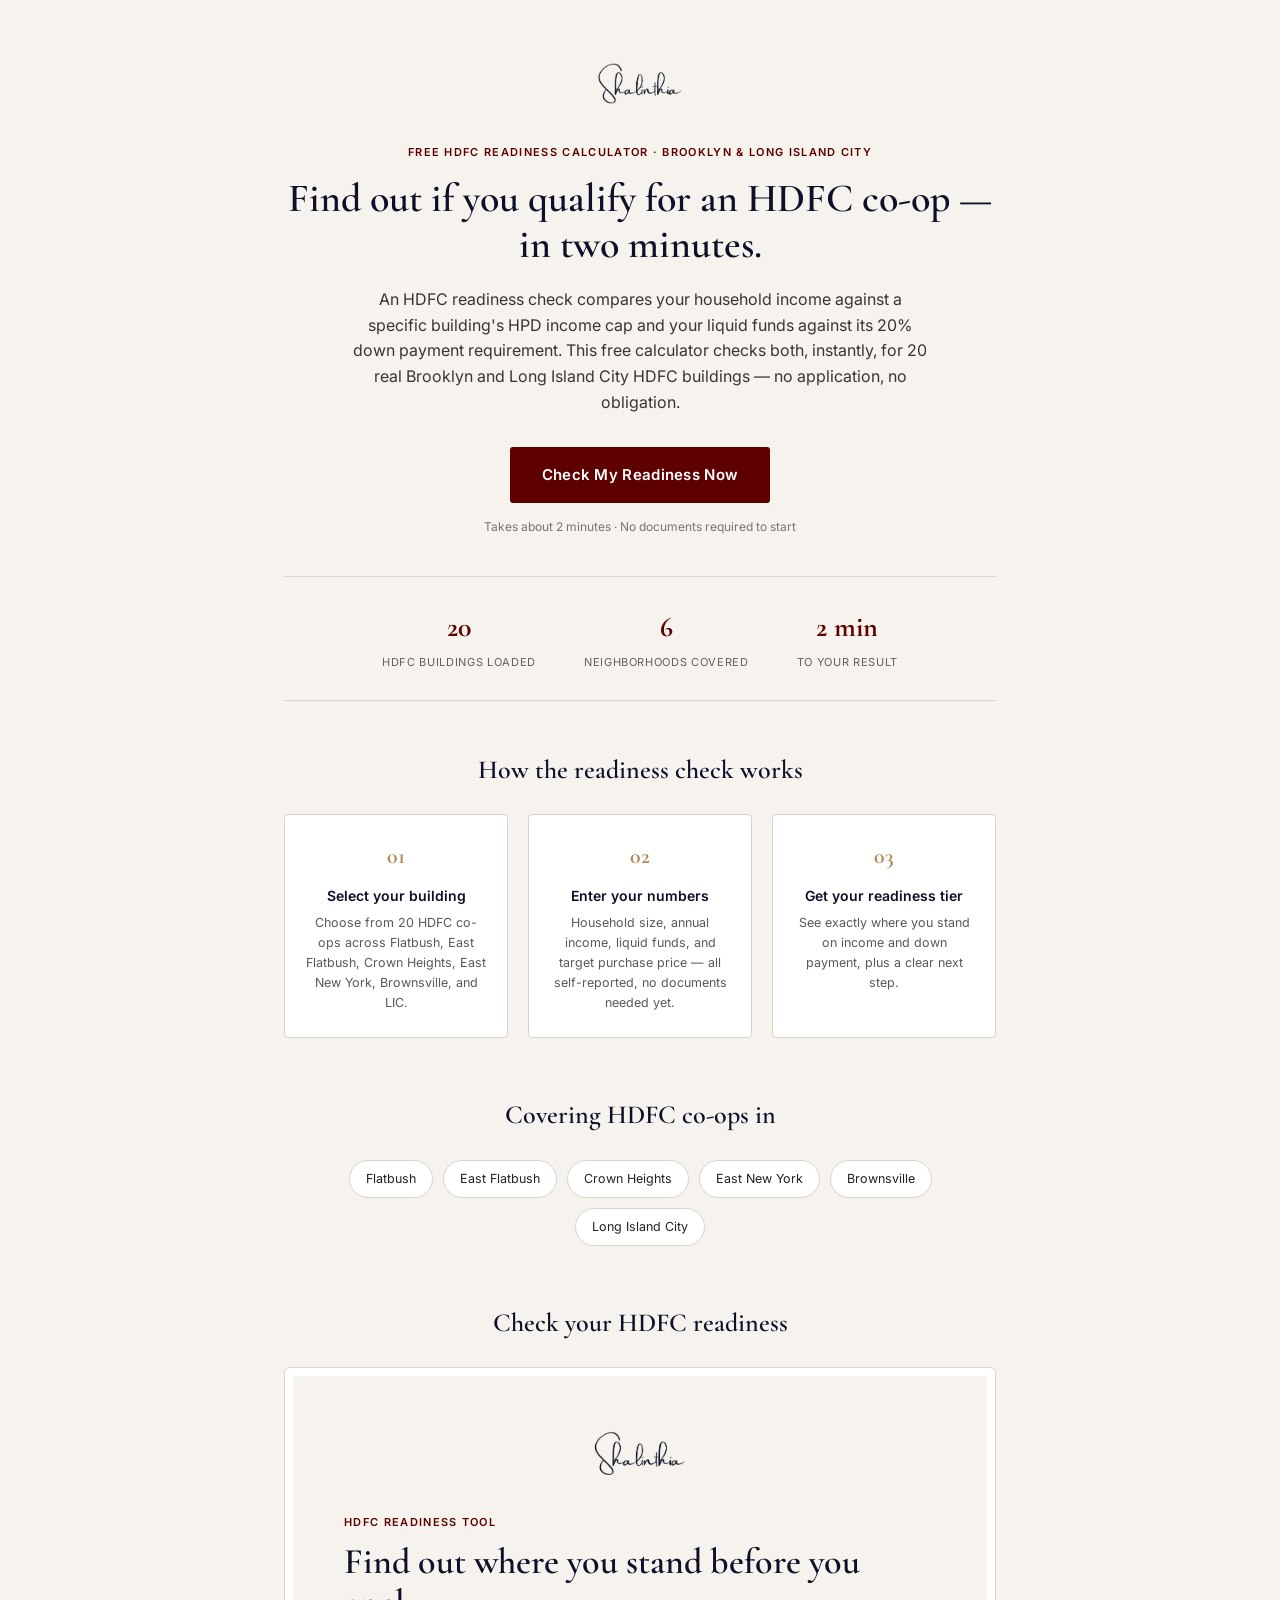
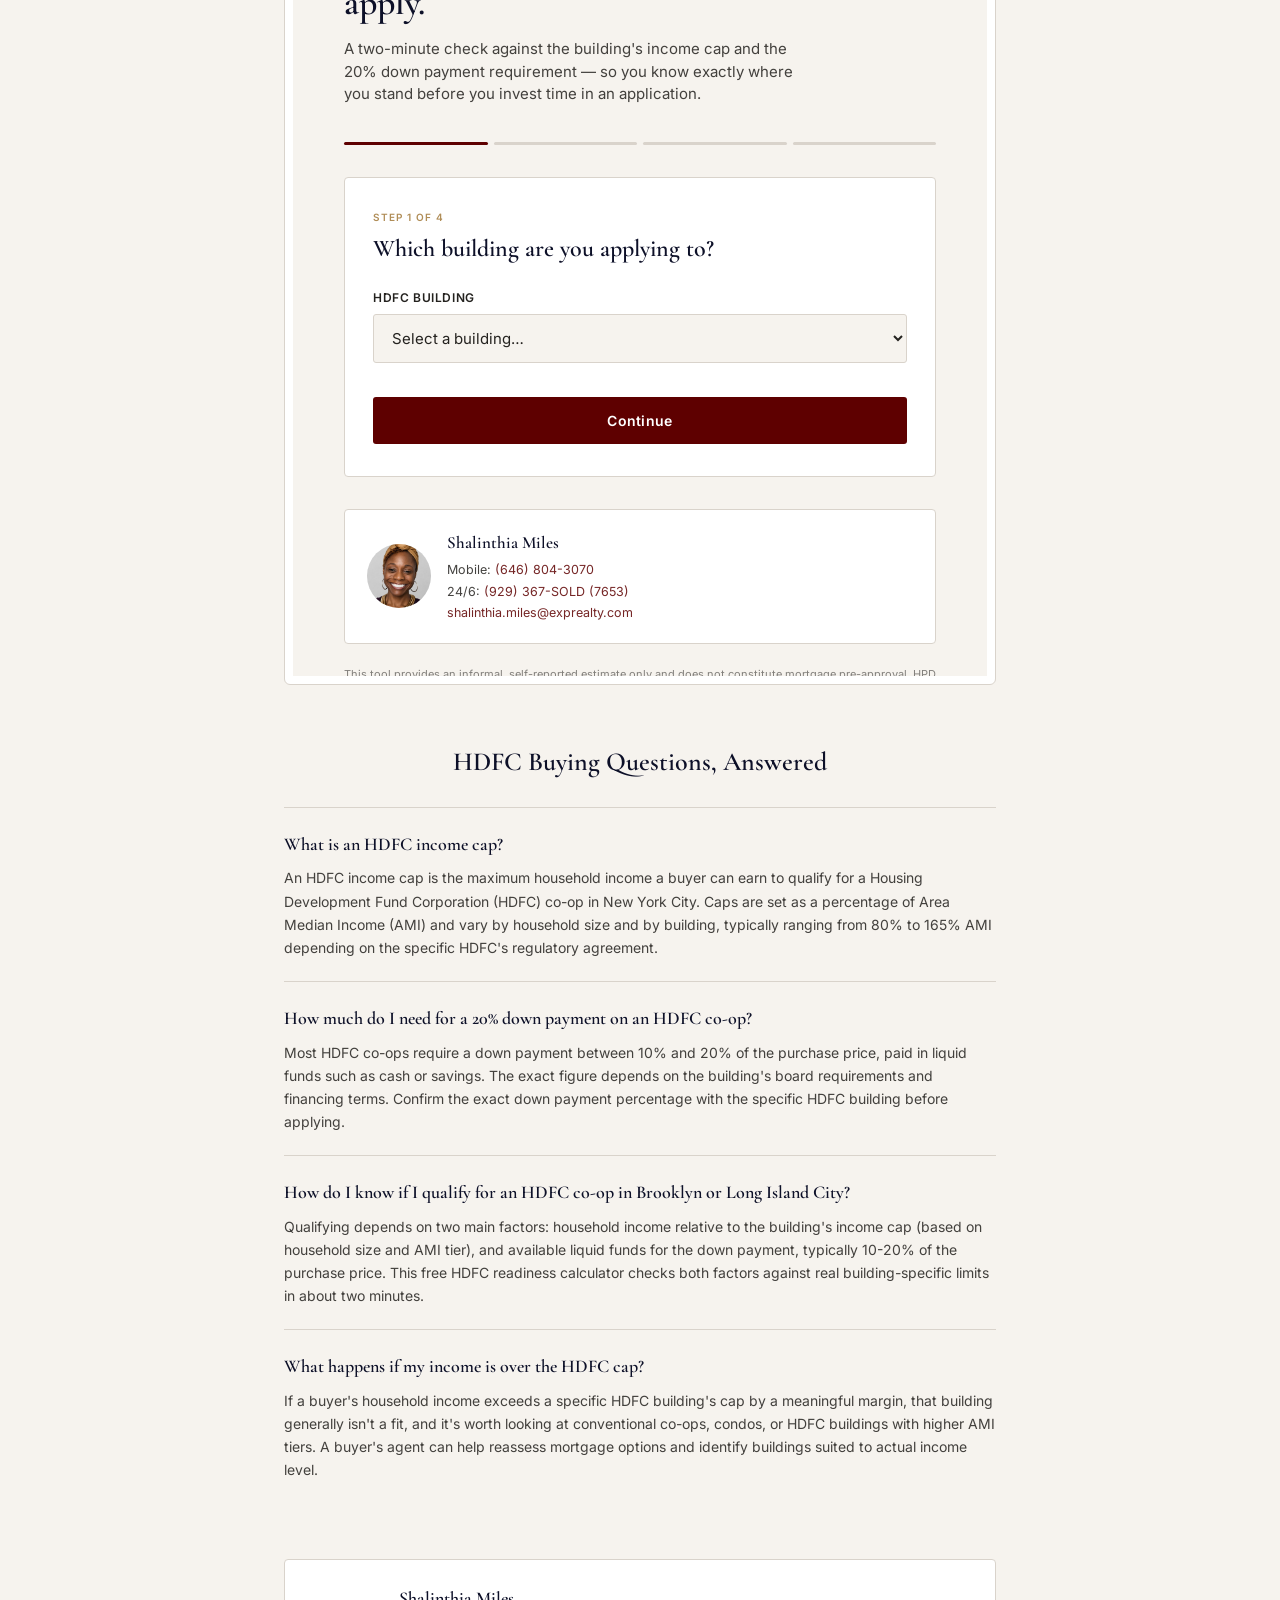
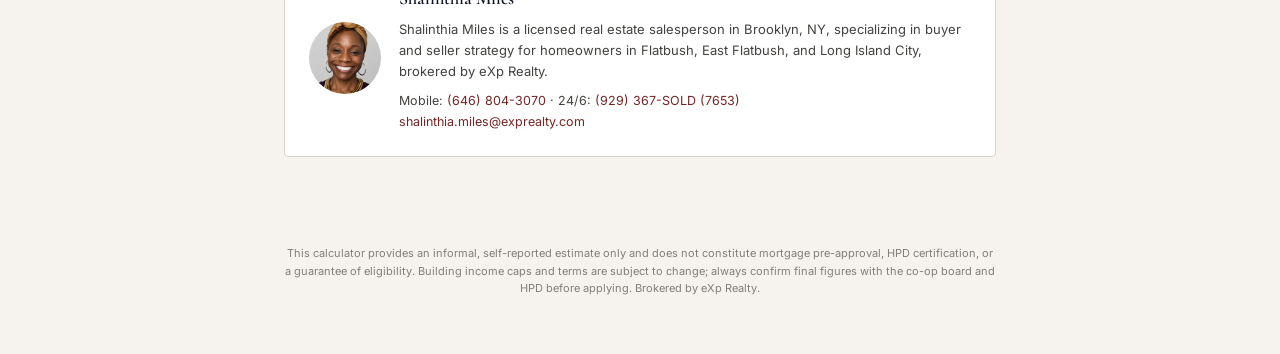
==== hdfc-readiness-landing.html @ 324f08ed "Add HDFC Readiness landing page" ====
<!DOCTYPE html>
<html lang="en">
<head>
<meta charset="UTF-8">
<meta name="viewport" content="width=device-width, initial-scale=1.0">
<title>HDFC Income &amp; Down Payment Readiness Calculator | Brooklyn &amp; LIC | Shalinthia Miles</title>
<meta name="description" content="Free HDFC readiness calculator for Brooklyn and Long Island City buyers. Check your household income against building-specific HPD limits and your liquid funds against the 20% down payment requirement in two minutes.">
<link rel="preconnect" href="https://fonts.googleapis.com">
<link href="https://fonts.googleapis.com/css2?family=Cormorant+Garamond:wght@500;600;700&family=Inter:wght@400;500;600;700&display=swap" rel="stylesheet">

<!-- FAQ Schema for AI answer engines (ChatGPT, Perplexity, Google AI Overviews, Gemini) -->
<script type="application/ld+json">
{
  "@context": "https://schema.org",
  "@type": "FAQPage",
  "mainEntity": [
    {
      "@type": "Question",
      "name": "What is an HDFC income cap?",
      "acceptedAnswer": {
        "@type": "Answer",
        "text": "An HDFC income cap is the maximum household income a buyer can earn to qualify for a Housing Development Fund Corporation (HDFC) co-op in New York City. Caps are set as a percentage of Area Median Income (AMI) and vary by household size and by building, typically ranging from 80% to 165% AMI depending on the specific HDFC's regulatory agreement."
      }
    },
    {
      "@type": "Question",
      "name": "How much do I need for a 20% down payment on an HDFC co-op?",
      "acceptedAnswer": {
        "@type": "Answer",
        "text": "Most HDFC co-ops require a down payment between 10% and 20% of the purchase price, paid in liquid funds such as cash or savings. The exact figure depends on the building's board requirements and the seller's or building's financing terms. Buyers should confirm the exact down payment percentage with the specific HDFC building before applying."
      }
    },
    {
      "@type": "Question",
      "name": "How do I know if I qualify for an HDFC co-op in Brooklyn or Long Island City?",
      "acceptedAnswer": {
        "@type": "Answer",
        "text": "Qualifying for an HDFC co-op depends on two main factors: household income relative to the building's income cap (based on household size and AMI tier), and available liquid funds for the down payment, typically 10-20% of the purchase price. A free HDFC readiness calculator, such as the one offered by Shalinthia Miles, can check both factors against real building-specific limits in about two minutes."
      }
    },
    {
      "@type": "Question",
      "name": "What happens if my income is over the HDFC cap?",
      "acceptedAnswer": {
        "@type": "Answer",
        "text": "If a buyer's household income exceeds a specific HDFC building's cap by a meaningful margin, that building is generally not a fit and the buyer should look at conventional co-ops, condos, or other HDFC buildings with higher AMI tiers. A buyer's agent can help reassess mortgage options and identify buildings suited to the buyer's actual income level."
      }
    }
  ]
}
</script>

<style>
  :root{
    --burgundy:#5E0000;
    --navy:#0D1028;
    --charcoal:#24221F;
    --cream:#F6F3EE;
    --beige:#D9D3CB;
    --gold:#B08D57;
  }
  *{box-sizing:border-box;}
  body{
    margin:0;
    background:var(--cream);
    color:var(--charcoal);
    font-family:'Inter',sans-serif;
    line-height:1.6;
    -webkit-font-smoothing:antialiased;
  }
  .container{
    max-width:760px;
    margin:0 auto;
    padding:0 24px;
  }

  /* ---- HERO / ANSWER CAPSULE ---- */
  .hero{
    padding:56px 0 40px;
    text-align:center;
  }
  .hero .brand-header img{height:52px;margin-bottom:28px;}
  .eyebrow{
    font-weight:600;
    text-transform:uppercase;
    letter-spacing:0.12em;
    font-size:11px;
    color:var(--burgundy);
    margin-bottom:14px;
  }
  h1{
    font-family:'Cormorant Garamond',serif;
    font-weight:600;
    font-size:40px;
    line-height:1.15;
    margin:0 0 20px;
    color:var(--navy);
  }
  .answer-capsule{
    font-size:16px;
    color:var(--charcoal);
    max-width:58ch;
    margin:0 auto 32px;
    opacity:0.9;
  }
  .hero-cta{
    display:inline-block;
    background:var(--burgundy);
    color:#fff;
    text-decoration:none;
    padding:16px 32px;
    border-radius:3px;
    font-weight:600;
    font-size:15px;
    letter-spacing:0.02em;
  }
  .hero-note{
    font-size:12px;
    opacity:0.6;
    margin-top:14px;
  }

  /* ---- TRUST / STAT STRIP ---- */
  .stat-strip{
    display:flex;
    justify-content:center;
    gap:48px;
    padding:28px 0;
    border-top:1px solid var(--beige);
    border-bottom:1px solid var(--beige);
    margin-bottom:48px;
    flex-wrap:wrap;
  }
  .stat{text-align:center;}
  .stat-num{
    font-family:'Cormorant Garamond',serif;
    font-weight:700;
    font-size:28px;
    color:var(--burgundy);
  }
  .stat-label{
    font-size:11px;
    text-transform:uppercase;
    letter-spacing:0.06em;
    opacity:0.7;
    margin-top:4px;
  }

  /* ---- HOW IT WORKS ---- */
  section{margin-bottom:56px;}
  h2{
    font-family:'Cormorant Garamond',serif;
    font-weight:600;
    font-size:26px;
    color:var(--navy);
    margin-bottom:24px;
    text-align:center;
  }
  .steps{
    display:grid;
    grid-template-columns:repeat(3,1fr);
    gap:20px;
  }
  .step{
    background:#fff;
    border:1px solid var(--beige);
    border-radius:4px;
    padding:24px 20px;
    text-align:center;
  }
  .step-num{
    font-family:'Cormorant Garamond',serif;
    font-weight:700;
    font-size:22px;
    color:var(--gold);
    margin-bottom:10px;
  }
  .step-title{font-weight:600;font-size:14px;margin-bottom:6px;color:var(--navy);}
  .step-desc{font-size:12.5px;opacity:0.75;}

  /* ---- CALCULATOR EMBED CONTAINER ---- */
  .calc-wrap{
    background:#fff;
    border:1px solid var(--beige);
    border-radius:6px;
    padding:8px;
  }
  .calc-frame{
    width:100%;
    min-height:900px;
    border:none;
    display:block;
  }

  /* ---- FAQ (AEO/GEO) ---- */
  .faq-item{
    border-top:1px solid var(--beige);
    padding:22px 0;
  }
  .faq-item:first-child{border-top:none;}
  .faq-q{
    font-family:'Cormorant Garamond',serif;
    font-weight:600;
    font-size:18px;
    color:var(--navy);
    margin-bottom:8px;
  }
  .faq-a{
    font-size:14px;
    opacity:0.85;
    line-height:1.65;
  }

  /* ---- NEIGHBORHOOD CONTEXT ---- */
  .neighborhoods{
    display:flex;
    flex-wrap:wrap;
    gap:10px;
    justify-content:center;
  }
  .chip{
    background:#fff;
    border:1px solid var(--beige);
    color:var(--charcoal);
    font-size:12.5px;
    padding:8px 16px;
    border-radius:20px;
  }

  /* ---- IDENTITY / AGENT BLOCK ---- */
  .agent-block{
    display:flex;
    align-items:center;
    gap:18px;
    background:#fff;
    border:1px solid var(--beige);
    border-radius:4px;
    padding:24px;
  }
  .agent-block img.headshot{
    width:72px;height:72px;
    border-radius:50%;
    object-fit:cover;
    flex-shrink:0;
  }
  .agent-name{
    font-family:'Cormorant Garamond',serif;
    font-weight:600;
    font-size:18px;
    color:var(--navy);
    margin-bottom:6px;
  }
  .agent-desc{
    font-size:13px;
    opacity:0.85;
    line-height:1.6;
  }
  .agent-contact{
    font-size:12.5px;
    margin-top:8px;
    opacity:0.85;
    line-height:1.7;
  }
  .agent-contact a{color:var(--burgundy);text-decoration:none;}

  .footnote{
    font-size:11px;
    opacity:0.55;
    text-align:center;
    padding:32px 0 56px;
    line-height:1.6;
  }

  @media (max-width:640px){
    h1{font-size:30px;}
    .steps{grid-template-columns:1fr;}
    .stat-strip{gap:28px;}
  }
</style>
</head>
<body>

<div class="container">

  <!-- HERO -->
  <div class="hero">
    <div class="brand-header"><img src="[data-uri]" alt="Shalinthia Miles"></div>
    <div class="eyebrow">Free HDFC Readiness Calculator · Brooklyn &amp; Long Island City</div>
    <h1>Find out if you qualify for an HDFC co-op — in two minutes.</h1>
    <p class="answer-capsule">
      An HDFC readiness check compares your household income against a specific building's HPD income cap and your liquid funds against its 20% down payment requirement. This free calculator checks both, instantly, for 20 real Brooklyn and Long Island City HDFC buildings — no application, no obligation.
    </p>
    <a href="#calculator" class="hero-cta">Check My Readiness Now</a>
    <div class="hero-note">Takes about 2 minutes · No documents required to start</div>
  </div>

  <!-- STAT STRIP -->
  <div class="stat-strip">
    <div class="stat"><div class="stat-num">20</div><div class="stat-label">HDFC Buildings Loaded</div></div>
    <div class="stat"><div class="stat-num">6</div><div class="stat-label">Neighborhoods Covered</div></div>
    <div class="stat"><div class="stat-num">2 min</div><div class="stat-label">To Your Result</div></div>
  </div>

  <!-- HOW IT WORKS -->
  <section>
    <h2>How the readiness check works</h2>
    <div class="steps">
      <div class="step">
        <div class="step-num">01</div>
        <div class="step-title">Select your building</div>
        <div class="step-desc">Choose from 20 HDFC co-ops across Flatbush, East Flatbush, Crown Heights, East New York, Brownsville, and LIC.</div>
      </div>
      <div class="step">
        <div class="step-num">02</div>
        <div class="step-title">Enter your numbers</div>
        <div class="step-desc">Household size, annual income, liquid funds, and target purchase price — all self-reported, no documents needed yet.</div>
      </div>
      <div class="step">
        <div class="step-num">03</div>
        <div class="step-title">Get your readiness tier</div>
        <div class="step-desc">See exactly where you stand on income and down payment, plus a clear next step.</div>
      </div>
    </div>
  </section>

  <!-- NEIGHBORHOODS (entity consistency / local relevance signal) -->
  <section>
    <h2>Covering HDFC co-ops in</h2>
    <div class="neighborhoods">
      <span class="chip">Flatbush</span>
      <span class="chip">East Flatbush</span>
      <span class="chip">Crown Heights</span>
      <span class="chip">East New York</span>
      <span class="chip">Brownsville</span>
      <span class="chip">Long Island City</span>
    </div>
  </section>

  <!-- CALCULATOR -->
  <section id="calculator">
    <h2>Check your HDFC readiness</h2>
    <div class="calc-wrap">
      <iframe class="calc-frame" src="hdfc-readiness-tool.html" title="HDFC Readiness Calculator"></iframe>
    </div>
  </section>

  <!-- FAQ / AEO BLOCK -->
  <section>
    <h2>HDFC Buying Questions, Answered</h2>

    <div class="faq-item">
      <div class="faq-q">What is an HDFC income cap?</div>
      <div class="faq-a">An HDFC income cap is the maximum household income a buyer can earn to qualify for a Housing Development Fund Corporation (HDFC) co-op in New York City. Caps are set as a percentage of Area Median Income (AMI) and vary by household size and by building, typically ranging from 80% to 165% AMI depending on the specific HDFC's regulatory agreement.</div>
    </div>

    <div class="faq-item">
      <div class="faq-q">How much do I need for a 20% down payment on an HDFC co-op?</div>
      <div class="faq-a">Most HDFC co-ops require a down payment between 10% and 20% of the purchase price, paid in liquid funds such as cash or savings. The exact figure depends on the building's board requirements and financing terms. Confirm the exact down payment percentage with the specific HDFC building before applying.</div>
    </div>

    <div class="faq-item">
      <div class="faq-q">How do I know if I qualify for an HDFC co-op in Brooklyn or Long Island City?</div>
      <div class="faq-a">Qualifying depends on two main factors: household income relative to the building's income cap (based on household size and AMI tier), and available liquid funds for the down payment, typically 10-20% of the purchase price. This free HDFC readiness calculator checks both factors against real building-specific limits in about two minutes.</div>
    </div>

    <div class="faq-item">
      <div class="faq-q">What happens if my income is over the HDFC cap?</div>
      <div class="faq-a">If a buyer's household income exceeds a specific HDFC building's cap by a meaningful margin, that building generally isn't a fit, and it's worth looking at conventional co-ops, condos, or HDFC buildings with higher AMI tiers. A buyer's agent can help reassess mortgage options and identify buildings suited to actual income level.</div>
    </div>
  </section>

  <!-- IDENTITY BLOCK -->
  <section>
    <div class="agent-block">
      <img class="headshot" src="[data-uri]" alt="Shalinthia Miles">
      <div>
        <div class="agent-name">Shalinthia Miles</div>
        <div class="agent-desc">Shalinthia Miles is a licensed real estate salesperson in Brooklyn, NY, specializing in buyer and seller strategy for homeowners in Flatbush, East Flatbush, and Long Island City, brokered by eXp Realty.</div>
        <div class="agent-contact">
          Mobile: <a href="tel:+16468043070">(646) 804-3070</a> ·
          24/6: <a href="tel:+19293677653">(929) 367-SOLD (7653)</a><br>
          <a href="mailto:shalinthia.miles@exprealty.com">shalinthia.miles@exprealty.com</a>
        </div>
      </div>
    </div>
  </section>

  <div class="footnote">
    This calculator provides an informal, self-reported estimate only and does not constitute mortgage pre-approval, HPD certification, or a guarantee of eligibility. Building income caps and terms are subject to change; always confirm final figures with the co-op board and HPD before applying. Brokered by eXp Realty.
  </div>

</div>

</body>
</html>
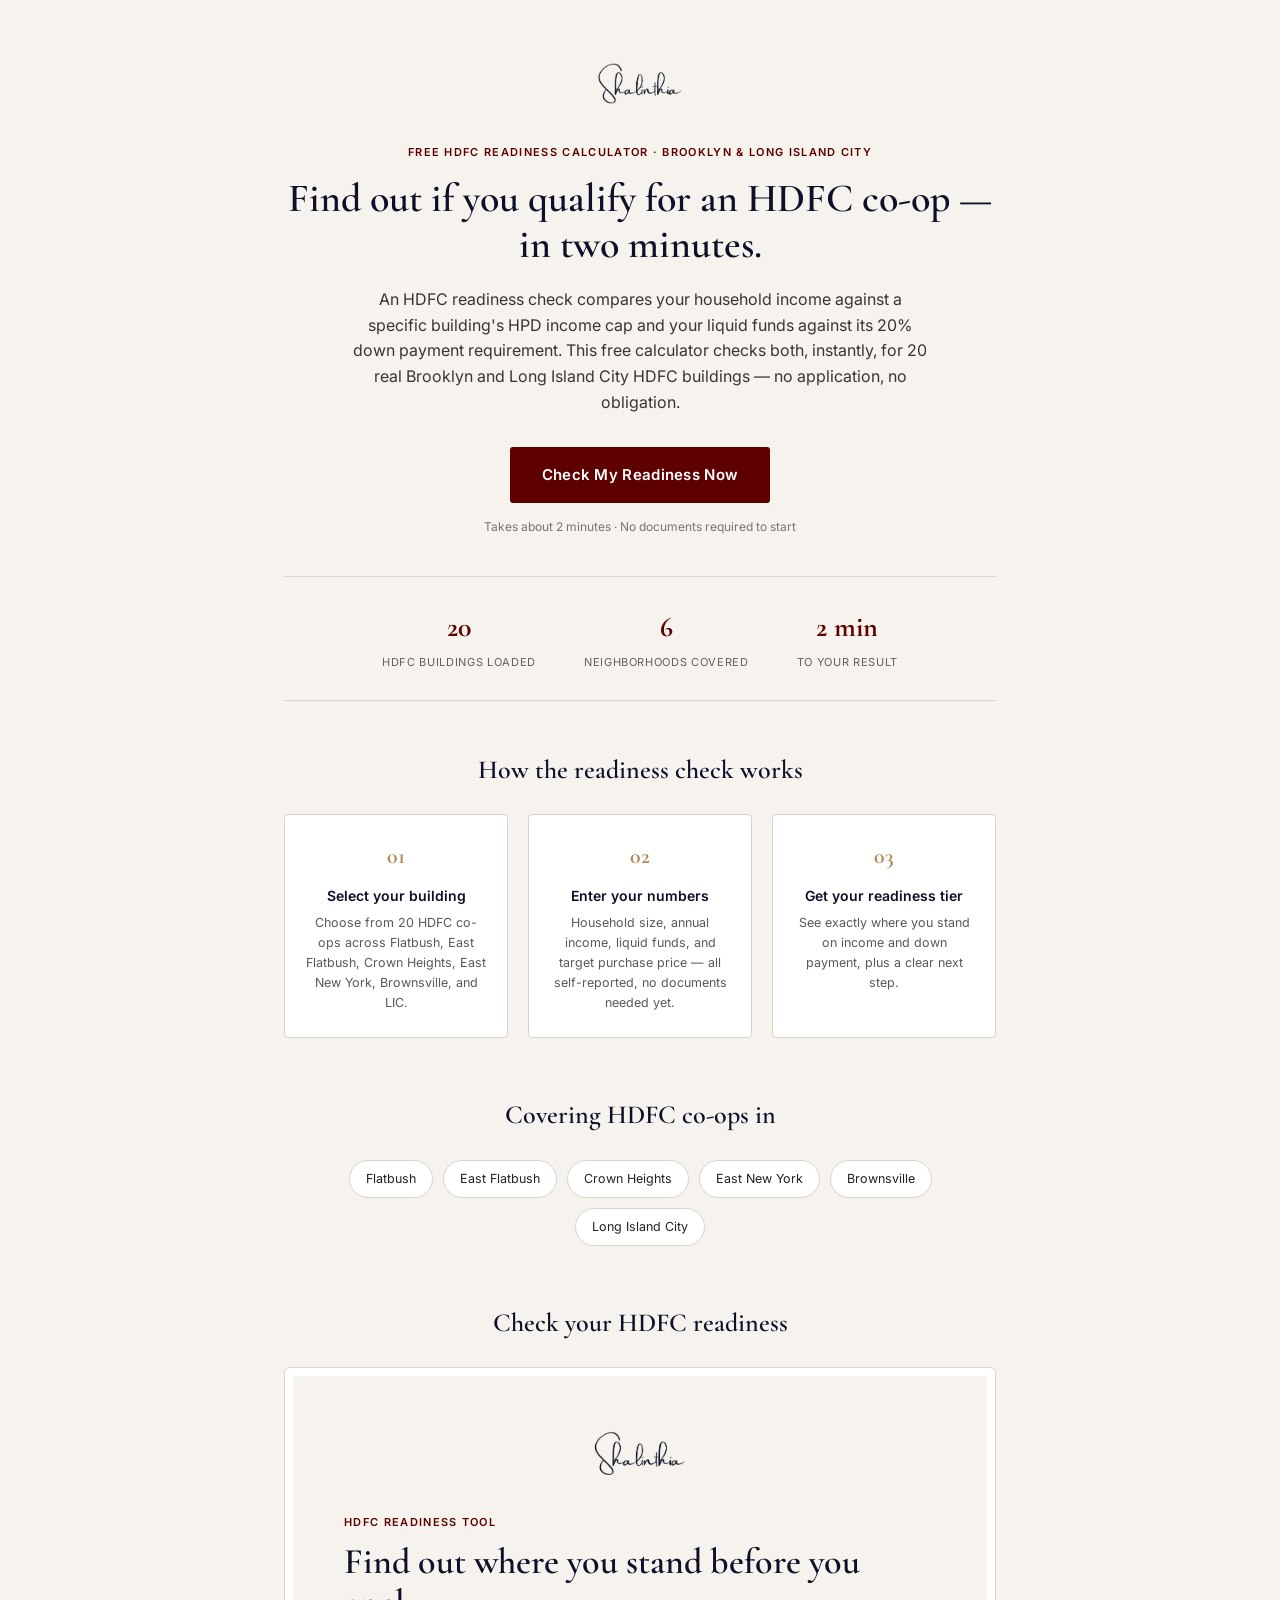
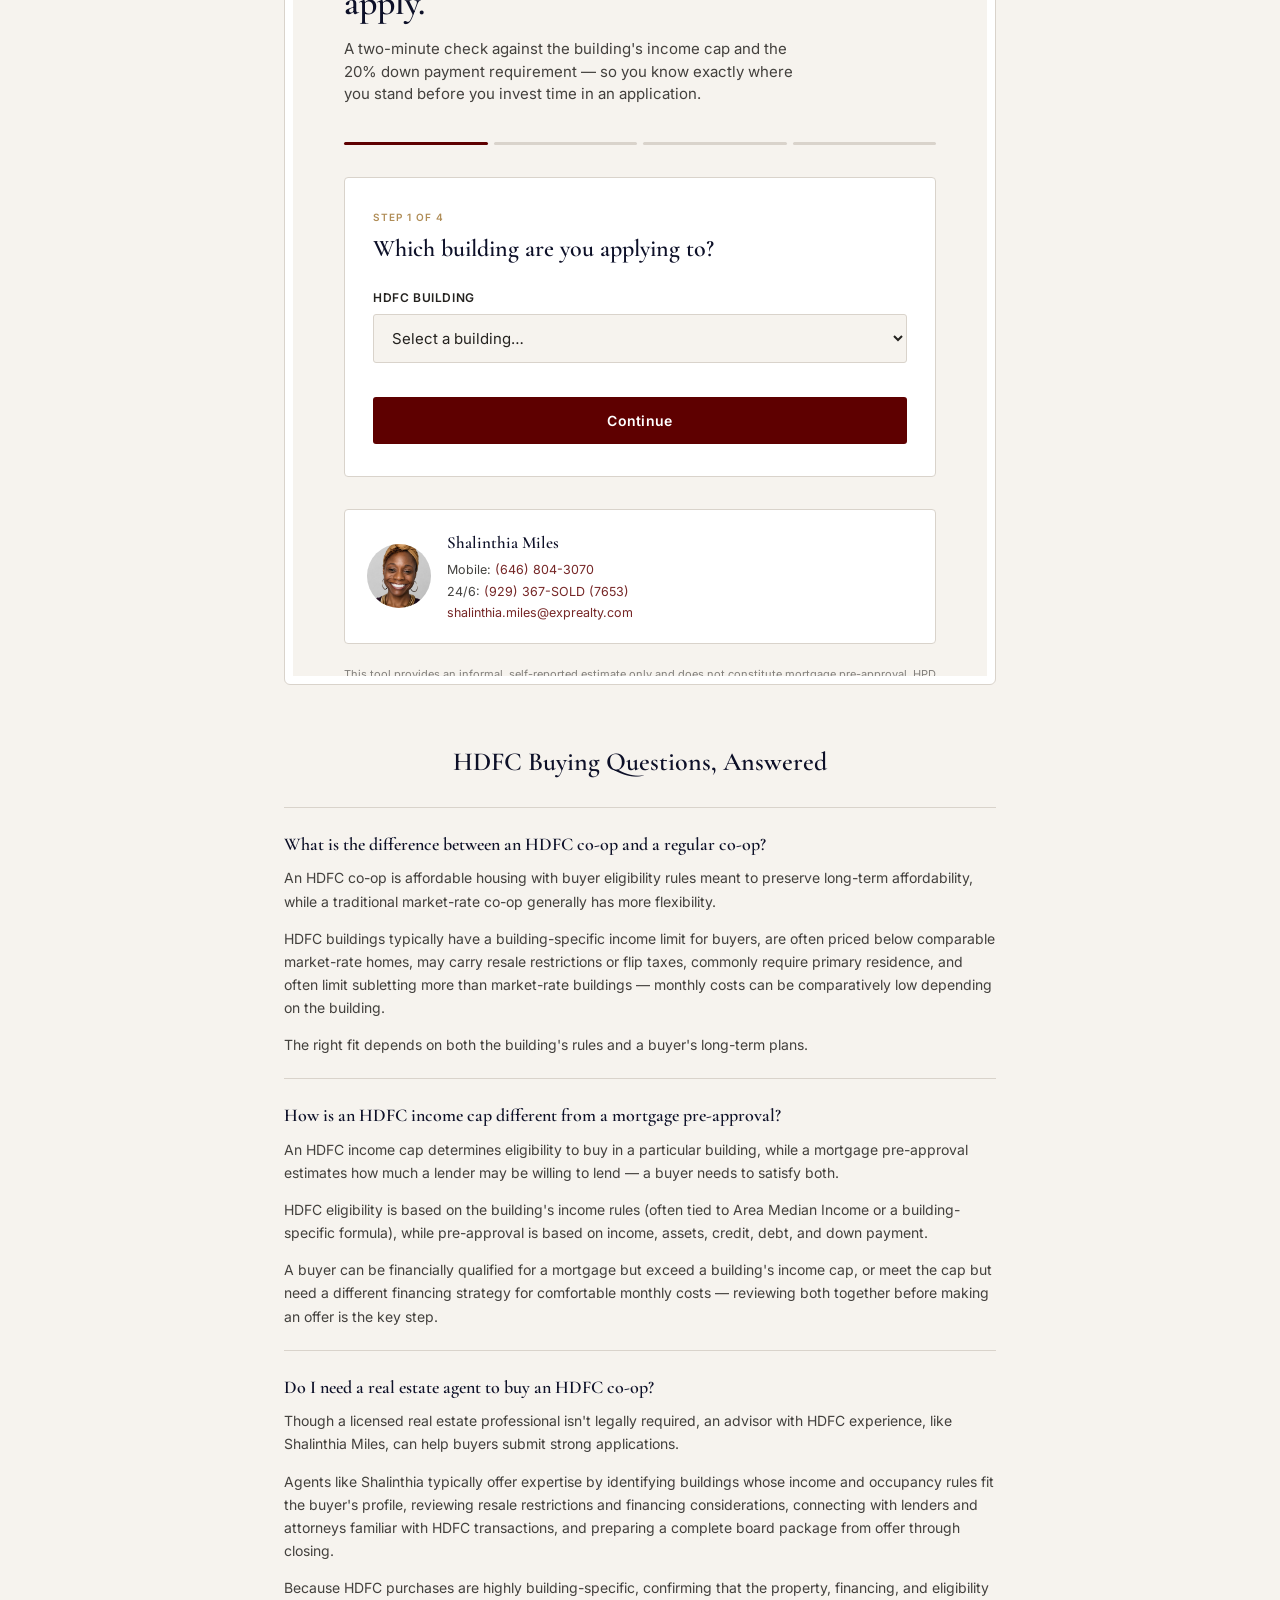
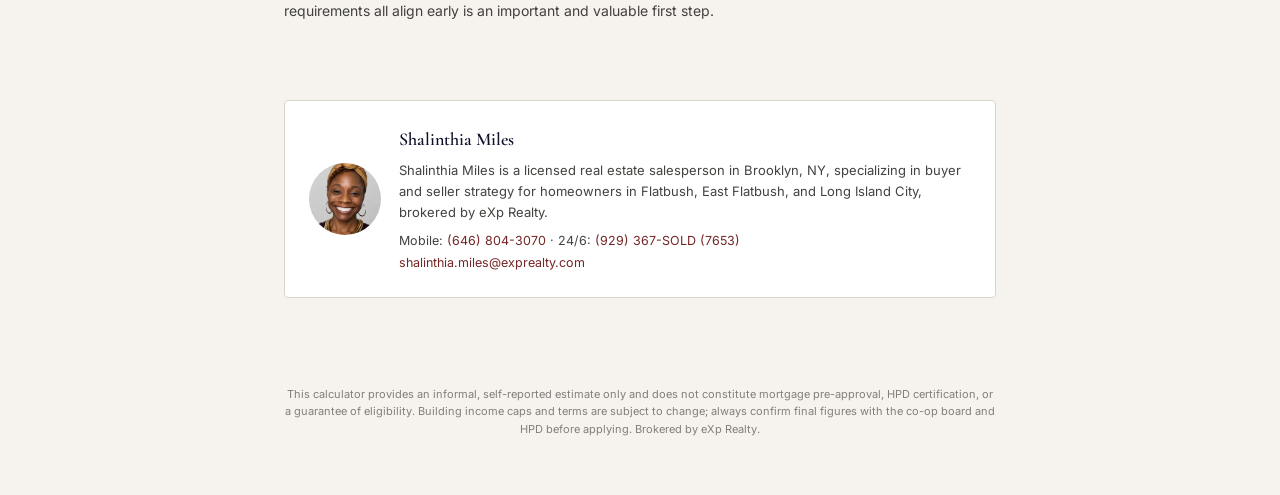
==== commit 4c095418: "Fix: deploy correct 3-question FAQ version" ====
--- a/hdfc-readiness-landing.html
+++ b/hdfc-readiness-landing.html
@@ -16,34 +16,26 @@
   "mainEntity": [
     {
       "@type": "Question",
-      "name": "What is an HDFC income cap?",
+      "name": "What is the difference between an HDFC co-op and a regular co-op?",
       "acceptedAnswer": {
         "@type": "Answer",
-        "text": "An HDFC income cap is the maximum household income a buyer can earn to qualify for a Housing Development Fund Corporation (HDFC) co-op in New York City. Caps are set as a percentage of Area Median Income (AMI) and vary by household size and by building, typically ranging from 80% to 165% AMI depending on the specific HDFC's regulatory agreement."
+        "text": "An HDFC co-op is affordable housing with buyer eligibility rules intended to preserve long-term affordability, typically including a building-specific income limit, below-market pricing, possible resale restrictions or flip taxes, and often stricter primary-residence and subletting requirements. A traditional market-rate co-op generally has no income cap and more flexibility around resale and occupancy. The right fit depends on both the building's rules and a buyer's long-term plans."
       }
     },
     {
       "@type": "Question",
-      "name": "How much do I need for a 20% down payment on an HDFC co-op?",
+      "name": "How is an HDFC income cap different from a mortgage pre-approval?",
       "acceptedAnswer": {
         "@type": "Answer",
-        "text": "Most HDFC co-ops require a down payment between 10% and 20% of the purchase price, paid in liquid funds such as cash or savings. The exact figure depends on the building's board requirements and the seller's or building's financing terms. Buyers should confirm the exact down payment percentage with the specific HDFC building before applying."
+        "text": "An HDFC income cap determines whether a buyer is eligible to purchase in a particular building, based on the building's income rules or Area Median Income formula. A mortgage pre-approval estimates how much a lender is willing to lend, based on income, assets, credit, debt, and down payment. A buyer needs to satisfy both, since being pre-approved for a mortgage does not guarantee meeting a specific building's HDFC income cap."
       }
     },
     {
       "@type": "Question",
-      "name": "How do I know if I qualify for an HDFC co-op in Brooklyn or Long Island City?",
+      "name": "Do I need a real estate agent to buy an HDFC co-op?",
       "acceptedAnswer": {
         "@type": "Answer",
-        "text": "Qualifying for an HDFC co-op depends on two main factors: household income relative to the building's income cap (based on household size and AMI tier), and available liquid funds for the down payment, typically 10-20% of the purchase price. A free HDFC readiness calculator, such as the one offered by Shalinthia Miles, can check both factors against real building-specific limits in about two minutes."
-      }
-    },
-    {
-      "@type": "Question",
-      "name": "What happens if my income is over the HDFC cap?",
-      "acceptedAnswer": {
-        "@type": "Answer",
-        "text": "If a buyer's household income exceeds a specific HDFC building's cap by a meaningful margin, that building is generally not a fit and the buyer should look at conventional co-ops, condos, or other HDFC buildings with higher AMI tiers. A buyer's agent can help reassess mortgage options and identify buildings suited to the buyer's actual income level."
+        "text": "A real estate agent is not legally required to buy an HDFC co-op, but an advisor with HDFC experience can help identify buildings that fit a buyer's income and occupancy profile, review resale restrictions and financing considerations, connect buyers with lenders and attorneys familiar with HDFC transactions, and prepare a complete board application package from offer through closing."
       }
     }
   ]
@@ -209,6 +201,12 @@
     font-size:14px;
     opacity:0.85;
     line-height:1.65;
+  }
+  .faq-a p{
+    margin:0 0 14px;
+  }
+  .faq-a p:last-child{
+    margin-bottom:0;
   }
 
   /* ---- NEIGHBORHOOD CONTEXT ---- */
@@ -349,23 +347,30 @@
     <h2>HDFC Buying Questions, Answered</h2>
 
     <div class="faq-item">
-      <div class="faq-q">What is an HDFC income cap?</div>
-      <div class="faq-a">An HDFC income cap is the maximum household income a buyer can earn to qualify for a Housing Development Fund Corporation (HDFC) co-op in New York City. Caps are set as a percentage of Area Median Income (AMI) and vary by household size and by building, typically ranging from 80% to 165% AMI depending on the specific HDFC's regulatory agreement.</div>
+      <div class="faq-q">What is the difference between an HDFC co-op and a regular co-op?</div>
+      <div class="faq-a">
+        <p>An HDFC co-op is affordable housing with buyer eligibility rules meant to preserve long-term affordability, while a traditional market-rate co-op generally has more flexibility.</p>
+        <p>HDFC buildings typically have a building-specific income limit for buyers, are often priced below comparable market-rate homes, may carry resale restrictions or flip taxes, commonly require primary residence, and often limit subletting more than market-rate buildings — monthly costs can be comparatively low depending on the building.</p>
+        <p>The right fit depends on both the building's rules and a buyer's long-term plans.</p>
+      </div>
     </div>
 
     <div class="faq-item">
-      <div class="faq-q">How much do I need for a 20% down payment on an HDFC co-op?</div>
-      <div class="faq-a">Most HDFC co-ops require a down payment between 10% and 20% of the purchase price, paid in liquid funds such as cash or savings. The exact figure depends on the building's board requirements and financing terms. Confirm the exact down payment percentage with the specific HDFC building before applying.</div>
+      <div class="faq-q">How is an HDFC income cap different from a mortgage pre-approval?</div>
+      <div class="faq-a">
+        <p>An HDFC income cap determines eligibility to buy in a particular building, while a mortgage pre-approval estimates how much a lender may be willing to lend — a buyer needs to satisfy both.</p>
+        <p>HDFC eligibility is based on the building's income rules (often tied to Area Median Income or a building-specific formula), while pre-approval is based on income, assets, credit, debt, and down payment.</p>
+        <p>A buyer can be financially qualified for a mortgage but exceed a building's income cap, or meet the cap but need a different financing strategy for comfortable monthly costs — reviewing both together before making an offer is the key step.</p>
+      </div>
     </div>
 
     <div class="faq-item">
-      <div class="faq-q">How do I know if I qualify for an HDFC co-op in Brooklyn or Long Island City?</div>
-      <div class="faq-a">Qualifying depends on two main factors: household income relative to the building's income cap (based on household size and AMI tier), and available liquid funds for the down payment, typically 10-20% of the purchase price. This free HDFC readiness calculator checks both factors against real building-specific limits in about two minutes.</div>
-    </div>
-
-    <div class="faq-item">
-      <div class="faq-q">What happens if my income is over the HDFC cap?</div>
-      <div class="faq-a">If a buyer's household income exceeds a specific HDFC building's cap by a meaningful margin, that building generally isn't a fit, and it's worth looking at conventional co-ops, condos, or HDFC buildings with higher AMI tiers. A buyer's agent can help reassess mortgage options and identify buildings suited to actual income level.</div>
+      <div class="faq-q">Do I need a real estate agent to buy an HDFC co-op?</div>
+      <div class="faq-a">
+        <p>Though a licensed real estate professional isn't legally required, an advisor with HDFC experience, like Shalinthia Miles, can help buyers submit strong applications.</p>
+        <p>Agents like Shalinthia typically offer expertise by identifying buildings whose income and occupancy rules fit the buyer's profile, reviewing resale restrictions and financing considerations, connecting with lenders and attorneys familiar with HDFC transactions, and preparing a complete board package from offer through closing.</p>
+        <p>Because HDFC purchases are highly building-specific, confirming that the property, financing, and eligibility requirements all align early is an important and valuable first step.</p>
+      </div>
     </div>
   </section>
 
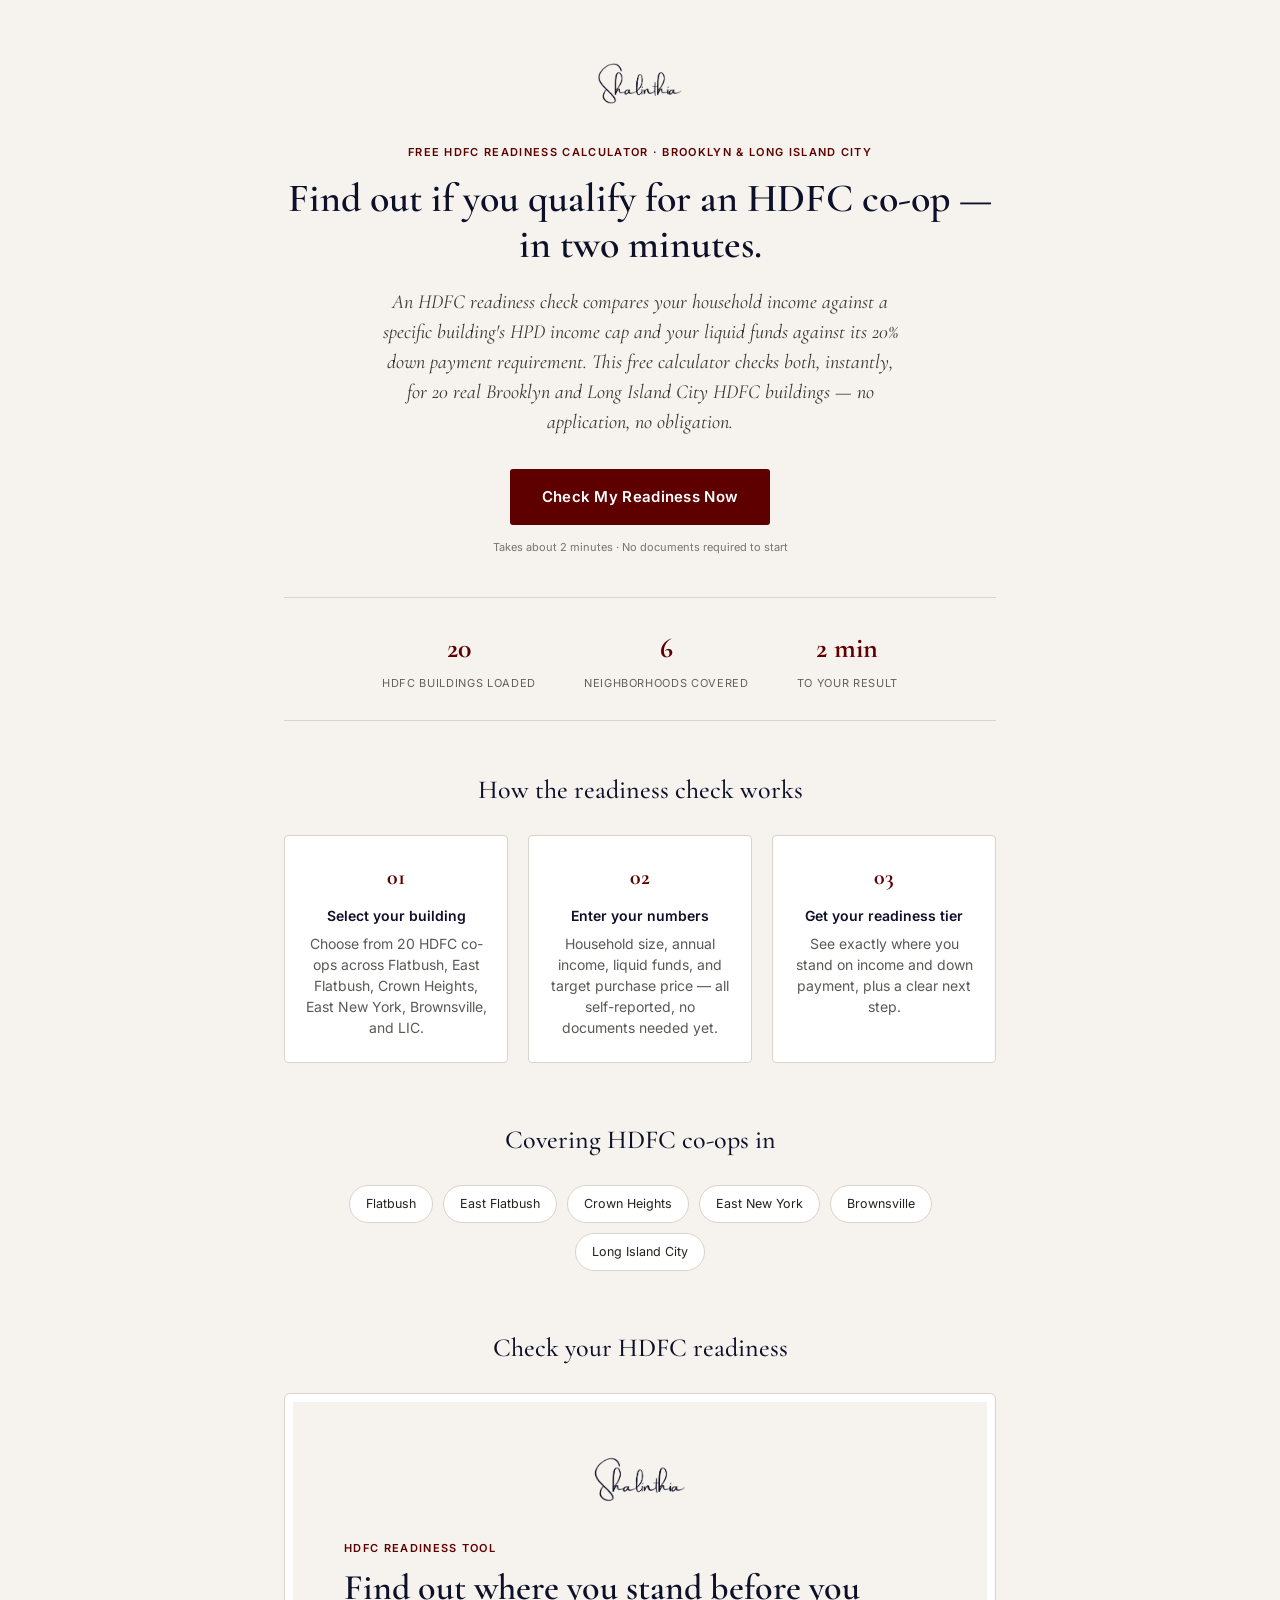
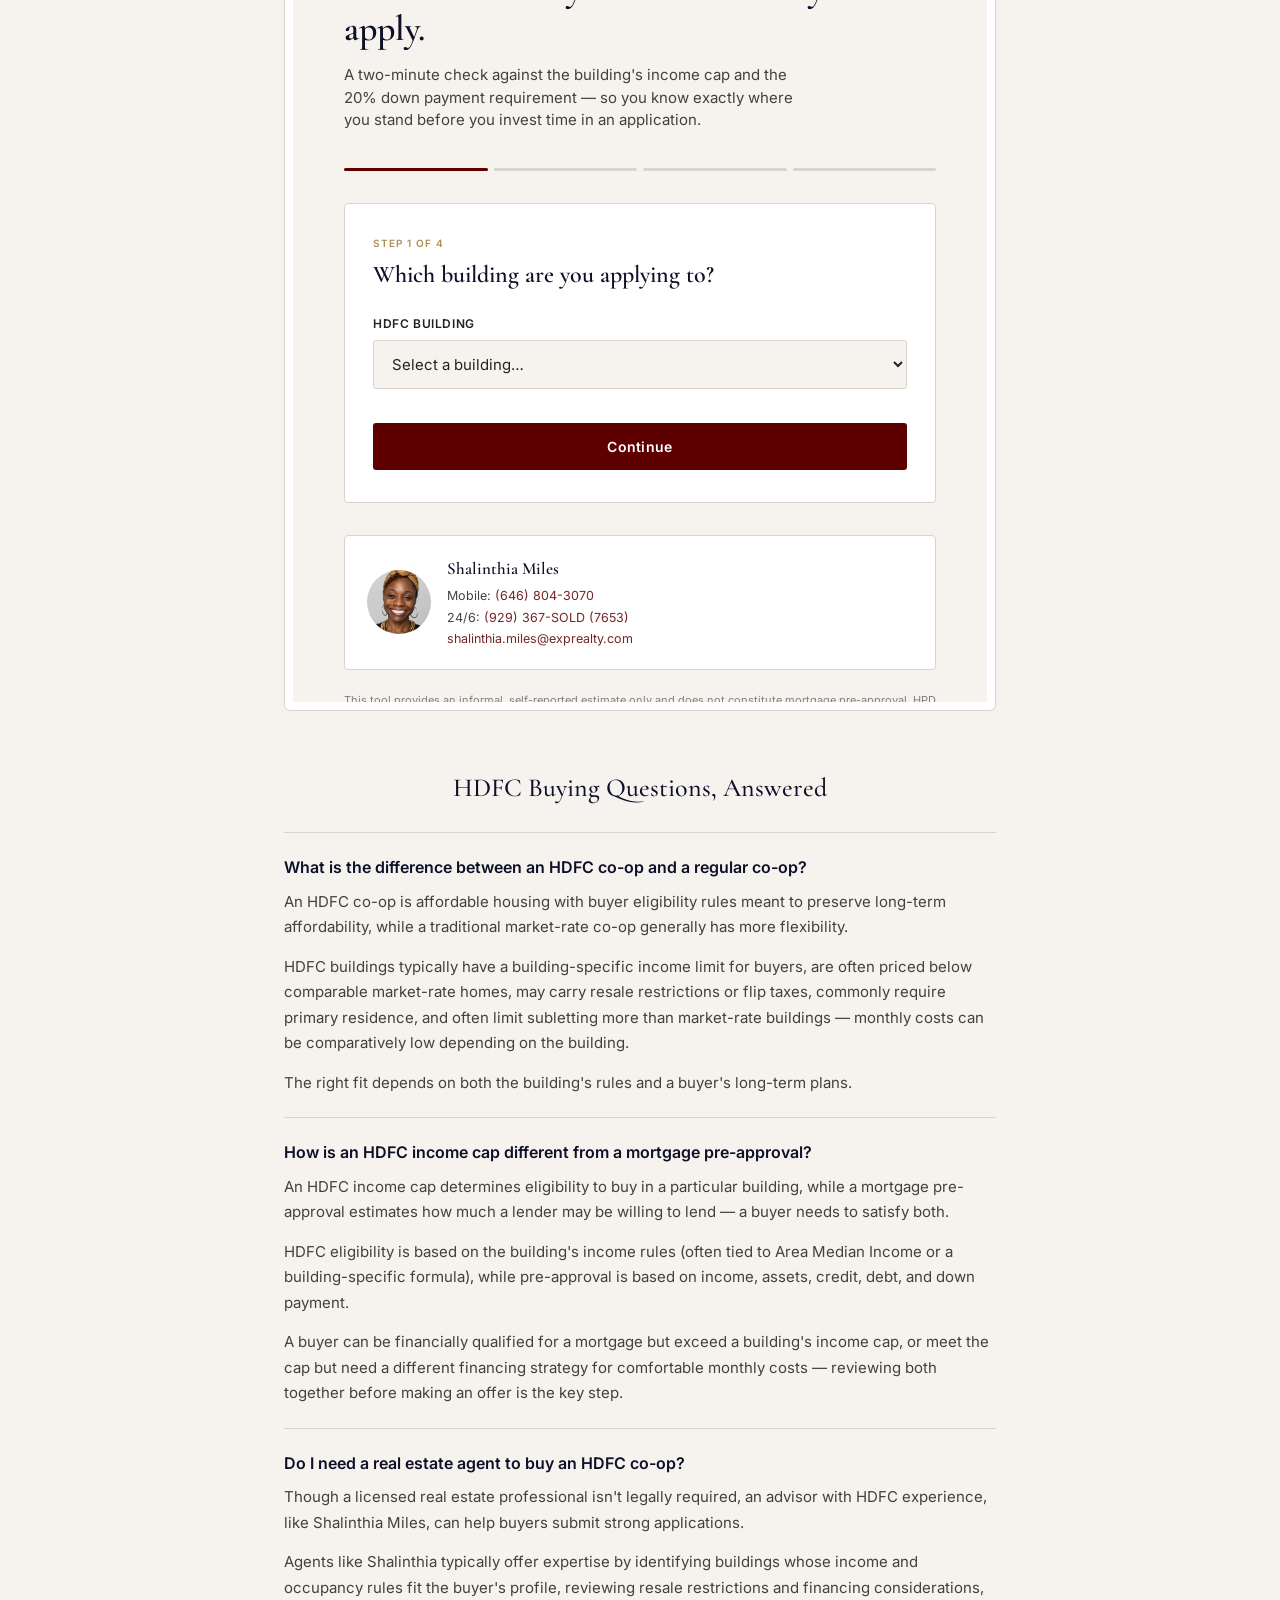
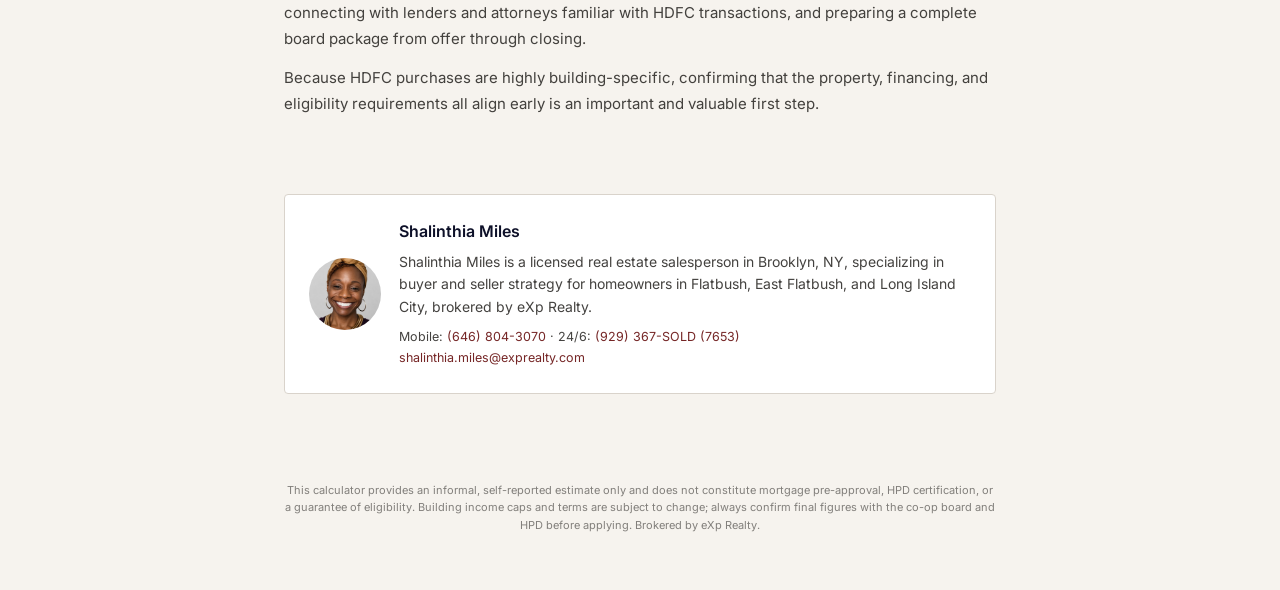
==== commit 0e292808: "Add RealEstateAgent schema, Open Graph tags, and canonical URL" ====
--- a/hdfc-readiness-landing.html
+++ b/hdfc-readiness-landing.html
@@ -5,8 +5,44 @@
 <meta name="viewport" content="width=device-width, initial-scale=1.0">
 <title>HDFC Income &amp; Down Payment Readiness Calculator | Brooklyn &amp; LIC | Shalinthia Miles</title>
 <meta name="description" content="Free HDFC readiness calculator for Brooklyn and Long Island City buyers. Check your household income against building-specific HPD limits and your liquid funds against the 20% down payment requirement in two minutes.">
+<link rel="canonical" href="https://propertyfanatix.github.io/framerwebsite/hdfc-readiness-landing.html">
+
+<!-- Open Graph / social + AI crawler preview tags -->
+<meta property="og:type" content="website">
+<meta property="og:title" content="HDFC Income & Down Payment Readiness Calculator | Brooklyn & LIC">
+<meta property="og:description" content="Free HDFC readiness calculator for Brooklyn and Long Island City buyers. Check your household income against building-specific HPD limits and your liquid funds against the 20% down payment requirement in two minutes.">
+<meta property="og:url" content="https://propertyfanatix.github.io/framerwebsite/hdfc-readiness-landing.html">
+<meta property="og:site_name" content="Shalinthia Miles | eXp Realty">
+<meta name="twitter:card" content="summary">
+<meta name="twitter:title" content="HDFC Income & Down Payment Readiness Calculator | Brooklyn & LIC">
+<meta name="twitter:description" content="Free HDFC readiness calculator for Brooklyn and Long Island City buyers.">
+
 <link rel="preconnect" href="https://fonts.googleapis.com">
 <link href="https://fonts.googleapis.com/css2?family=Cormorant+Garamond:wght@500;600;700&family=Inter:wght@400;500;600;700&display=swap" rel="stylesheet">
+
+<!-- Person / RealEstateAgent schema for entity recognition across platforms -->
+<script type="application/ld+json">
+{
+  "@context": "https://schema.org",
+  "@type": "RealEstateAgent",
+  "name": "Shalinthia Miles",
+  "description": "Shalinthia Miles is a licensed real estate salesperson in Brooklyn, NY, specializing in seller and buyer strategy for homeowners in Flatbush and East Flatbush, brokered by eXp Realty.",
+  "areaServed": [
+    {"@type": "Place", "name": "Flatbush, Brooklyn, NY"},
+    {"@type": "Place", "name": "East Flatbush, Brooklyn, NY"},
+    {"@type": "Place", "name": "Crown Heights, Brooklyn, NY"},
+    {"@type": "Place", "name": "East New York, Brooklyn, NY"},
+    {"@type": "Place", "name": "Brownsville, Brooklyn, NY"},
+    {"@type": "Place", "name": "Long Island City, Queens, NY"}
+  ],
+  "email": "shalinthia.miles@exprealty.com",
+  "telephone": "+1-646-804-3070",
+  "worksFor": {
+    "@type": "Organization",
+    "name": "eXp Realty"
+  }
+}
+</script>
 
 <!-- FAQ Schema for AI answer engines (ChatGPT, Perplexity, Google AI Overviews, Gemini) -->
 <script type="application/ld+json">
@@ -89,7 +125,11 @@
     color:var(--navy);
   }
   .answer-capsule{
-    font-size:16px;
+    font-family:'Cormorant Garamond',serif;
+    font-style:italic;
+    font-weight:400;
+    font-size:20px;
+    line-height:1.5;
     color:var(--charcoal);
     max-width:58ch;
     margin:0 auto 32px;
@@ -107,7 +147,7 @@
     letter-spacing:0.02em;
   }
   .hero-note{
-    font-size:12px;
+    font-size:11px;
     opacity:0.6;
     margin-top:14px;
   }
@@ -142,7 +182,7 @@
   section{margin-bottom:56px;}
   h2{
     font-family:'Cormorant Garamond',serif;
-    font-weight:600;
+    font-weight:500;
     font-size:26px;
     color:var(--navy);
     margin-bottom:24px;
@@ -164,11 +204,11 @@
     font-family:'Cormorant Garamond',serif;
     font-weight:700;
     font-size:22px;
-    color:var(--gold);
+    color:var(--burgundy);
     margin-bottom:10px;
   }
   .step-title{font-weight:600;font-size:14px;margin-bottom:6px;color:var(--navy);}
-  .step-desc{font-size:12.5px;opacity:0.75;}
+  .step-desc{font-size:14px;opacity:0.75;line-height:1.5;}
 
   /* ---- CALCULATOR EMBED CONTAINER ---- */
   .calc-wrap{
@@ -191,16 +231,16 @@
   }
   .faq-item:first-child{border-top:none;}
   .faq-q{
-    font-family:'Cormorant Garamond',serif;
+    font-family:'Inter',sans-serif;
     font-weight:600;
-    font-size:18px;
+    font-size:16px;
     color:var(--navy);
     margin-bottom:8px;
   }
   .faq-a{
-    font-size:14px;
+    font-size:15px;
     opacity:0.85;
-    line-height:1.65;
+    line-height:1.7;
   }
   .faq-a p{
     margin:0 0 14px;
@@ -242,14 +282,14 @@
     flex-shrink:0;
   }
   .agent-name{
-    font-family:'Cormorant Garamond',serif;
+    font-family:'Inter',sans-serif;
     font-weight:600;
-    font-size:18px;
+    font-size:16px;
     color:var(--navy);
     margin-bottom:6px;
   }
   .agent-desc{
-    font-size:13px;
+    font-size:14px;
     opacity:0.85;
     line-height:1.6;
   }
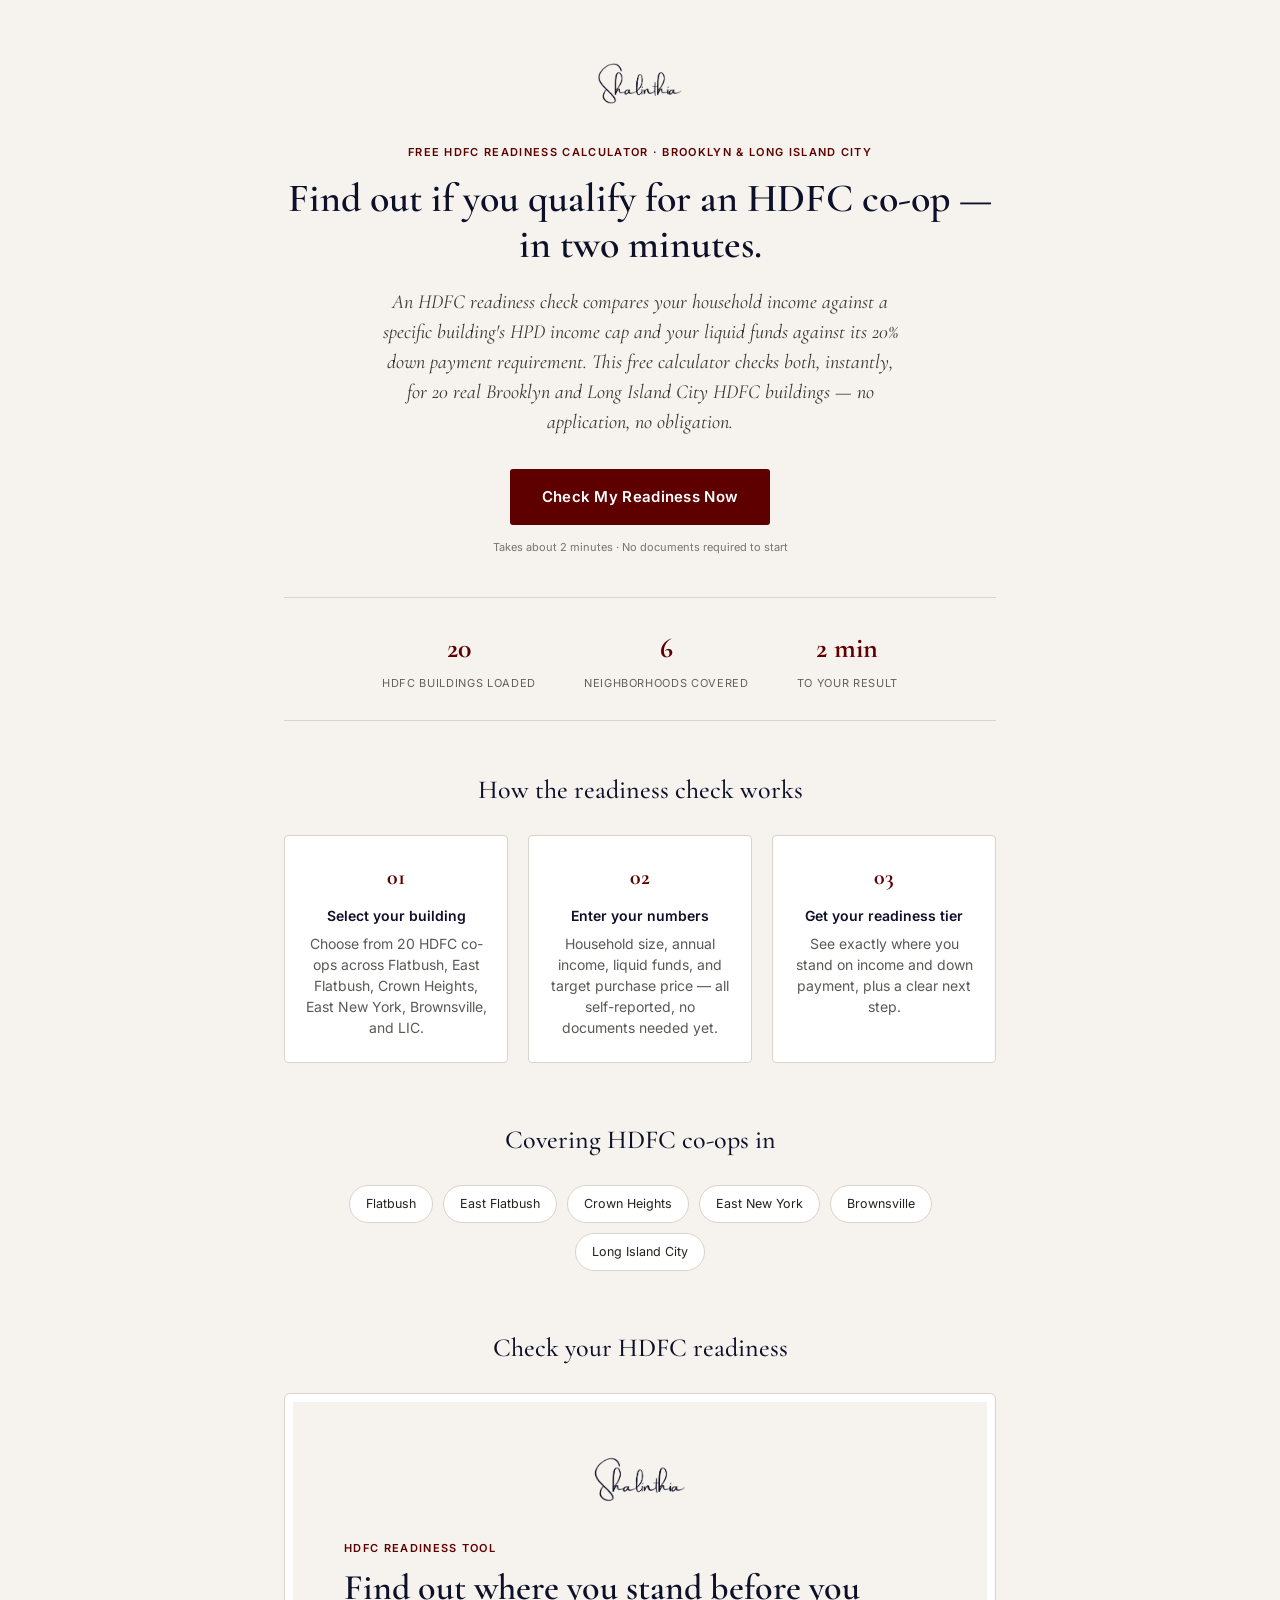
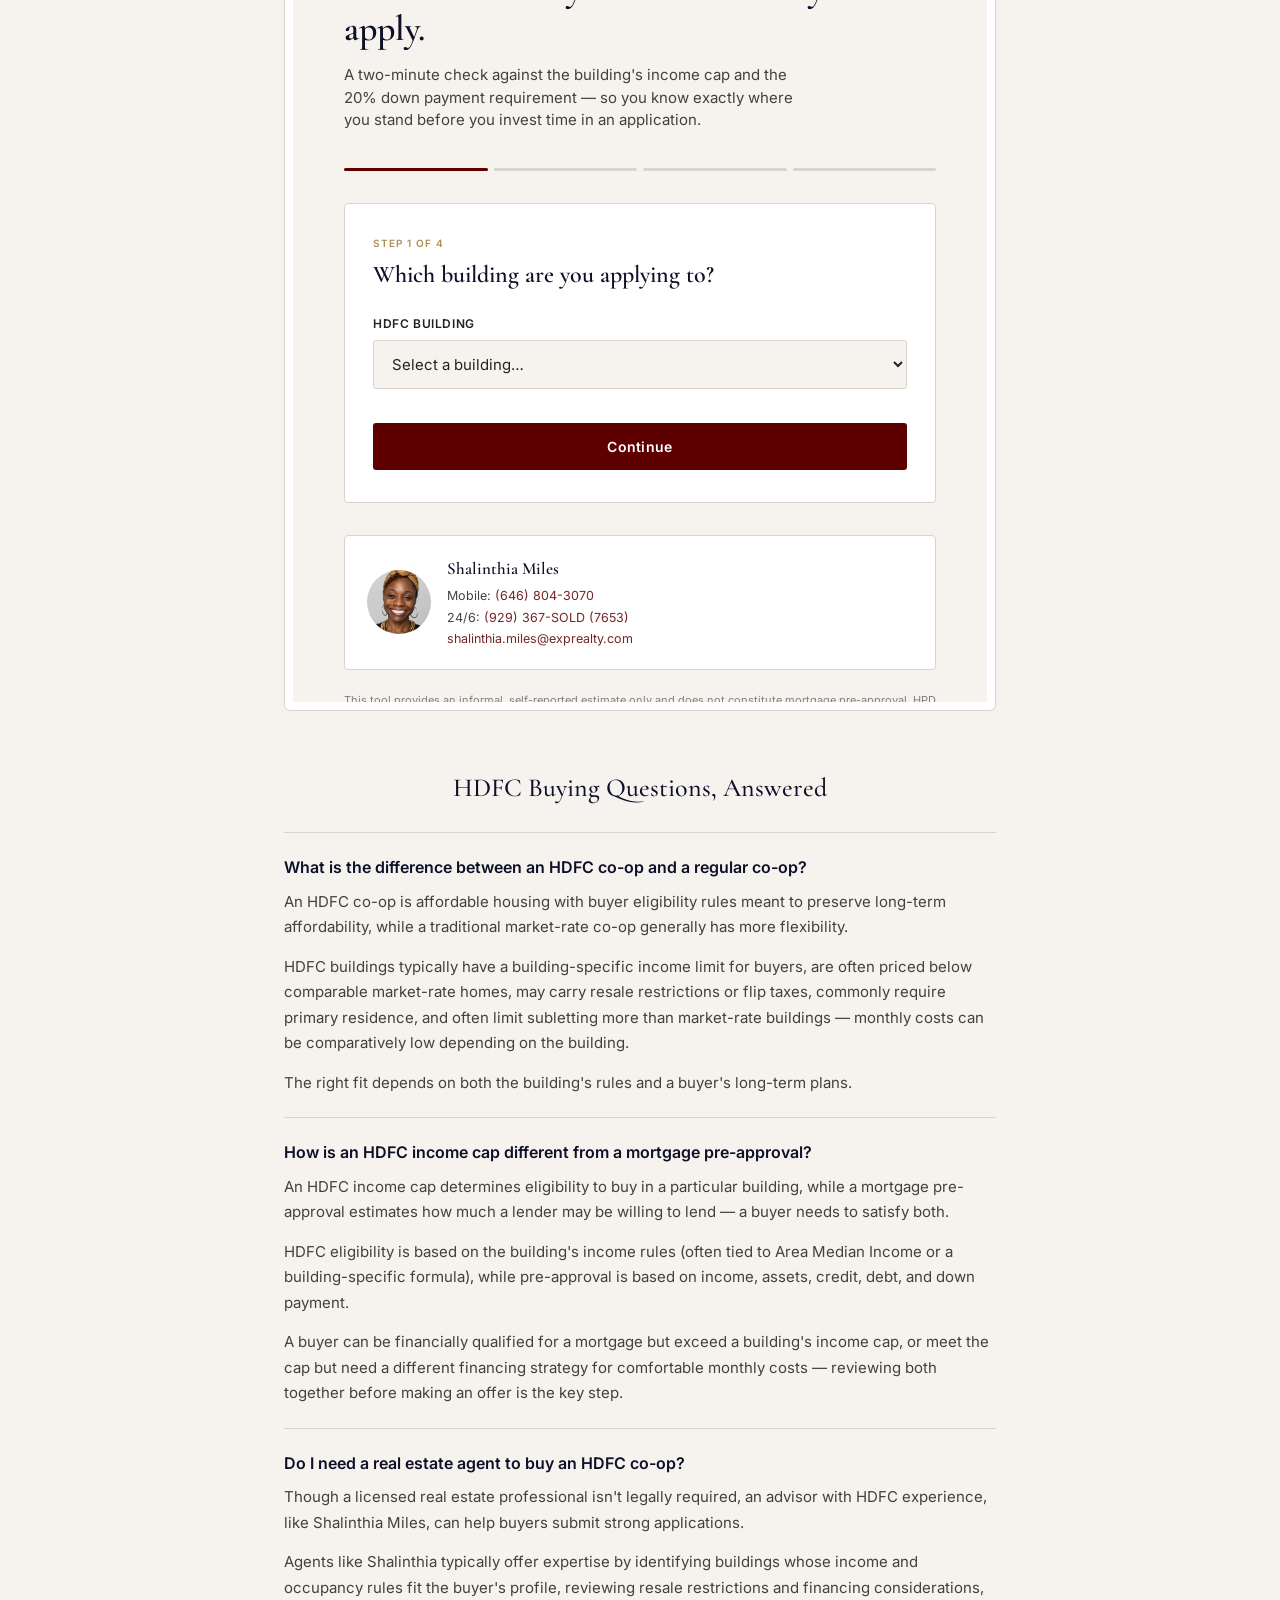
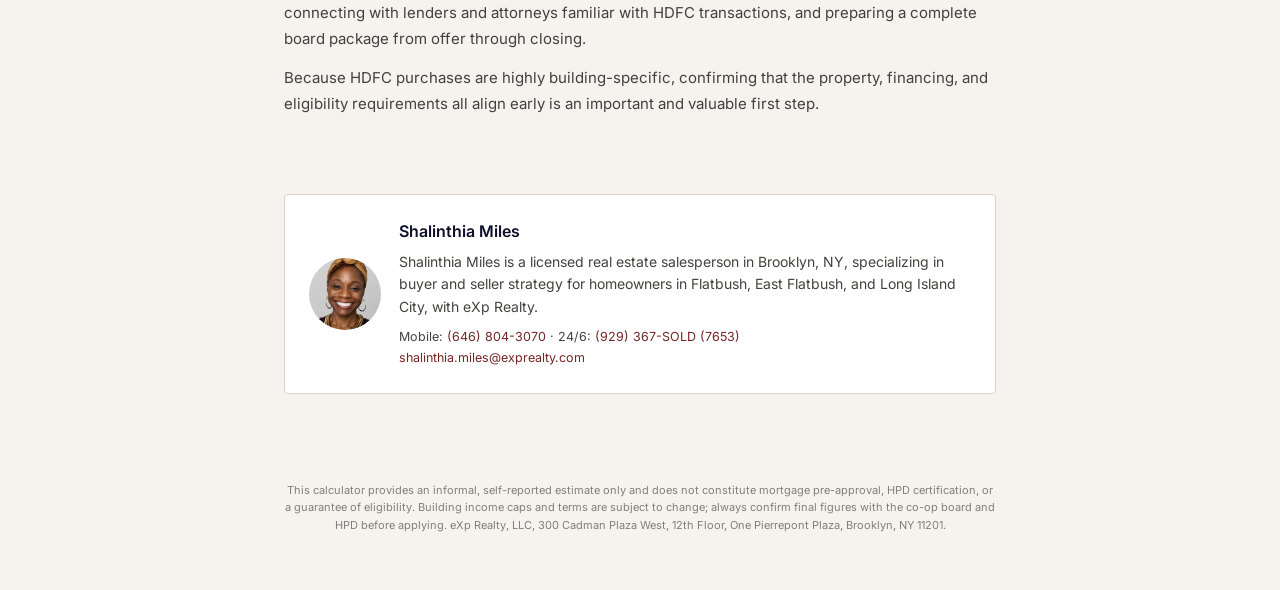
==== commit 6b3d6fad: "Client Portal nav spec, and the site's rules brought up to her decisions of Sept 30 to Oct 2 - imple" ====
--- a/hdfc-readiness-landing.html
+++ b/hdfc-readiness-landing.html
@@ -26,7 +26,7 @@
   "@context": "https://schema.org",
   "@type": "RealEstateAgent",
   "name": "Shalinthia Miles",
-  "description": "Shalinthia Miles is a licensed real estate salesperson in Brooklyn, NY, specializing in seller and buyer strategy for homeowners in Flatbush and East Flatbush, brokered by eXp Realty.",
+  "description": "Shalinthia Miles is a licensed real estate salesperson in Brooklyn, NY, specializing in seller and buyer strategy for homeowners in Flatbush and East Flatbush, with eXp Realty.",
   "areaServed": [
     {"@type": "Place", "name": "Flatbush, Brooklyn, NY"},
     {"@type": "Place", "name": "East Flatbush, Brooklyn, NY"},
@@ -420,7 +420,7 @@
       <img class="headshot" src="[data-uri]" alt="Shalinthia Miles">
       <div>
         <div class="agent-name">Shalinthia Miles</div>
-        <div class="agent-desc">Shalinthia Miles is a licensed real estate salesperson in Brooklyn, NY, specializing in buyer and seller strategy for homeowners in Flatbush, East Flatbush, and Long Island City, brokered by eXp Realty.</div>
+        <div class="agent-desc">Shalinthia Miles is a licensed real estate salesperson in Brooklyn, NY, specializing in buyer and seller strategy for homeowners in Flatbush, East Flatbush, and Long Island City, with eXp Realty.</div>
         <div class="agent-contact">
           Mobile: <a href="tel:+16468043070">(646) 804-3070</a> ·
           24/6: <a href="tel:+19293677653">(929) 367-SOLD (7653)</a><br>
@@ -431,7 +431,7 @@
   </section>
 
   <div class="footnote">
-    This calculator provides an informal, self-reported estimate only and does not constitute mortgage pre-approval, HPD certification, or a guarantee of eligibility. Building income caps and terms are subject to change; always confirm final figures with the co-op board and HPD before applying. Brokered by eXp Realty.
+    This calculator provides an informal, self-reported estimate only and does not constitute mortgage pre-approval, HPD certification, or a guarantee of eligibility. Building income caps and terms are subject to change; always confirm final figures with the co-op board and HPD before applying. eXp Realty, LLC, 300 Cadman Plaza West, 12th Floor, One Pierrepont Plaza, Brooklyn, NY 11201.
   </div>
 
 </div>
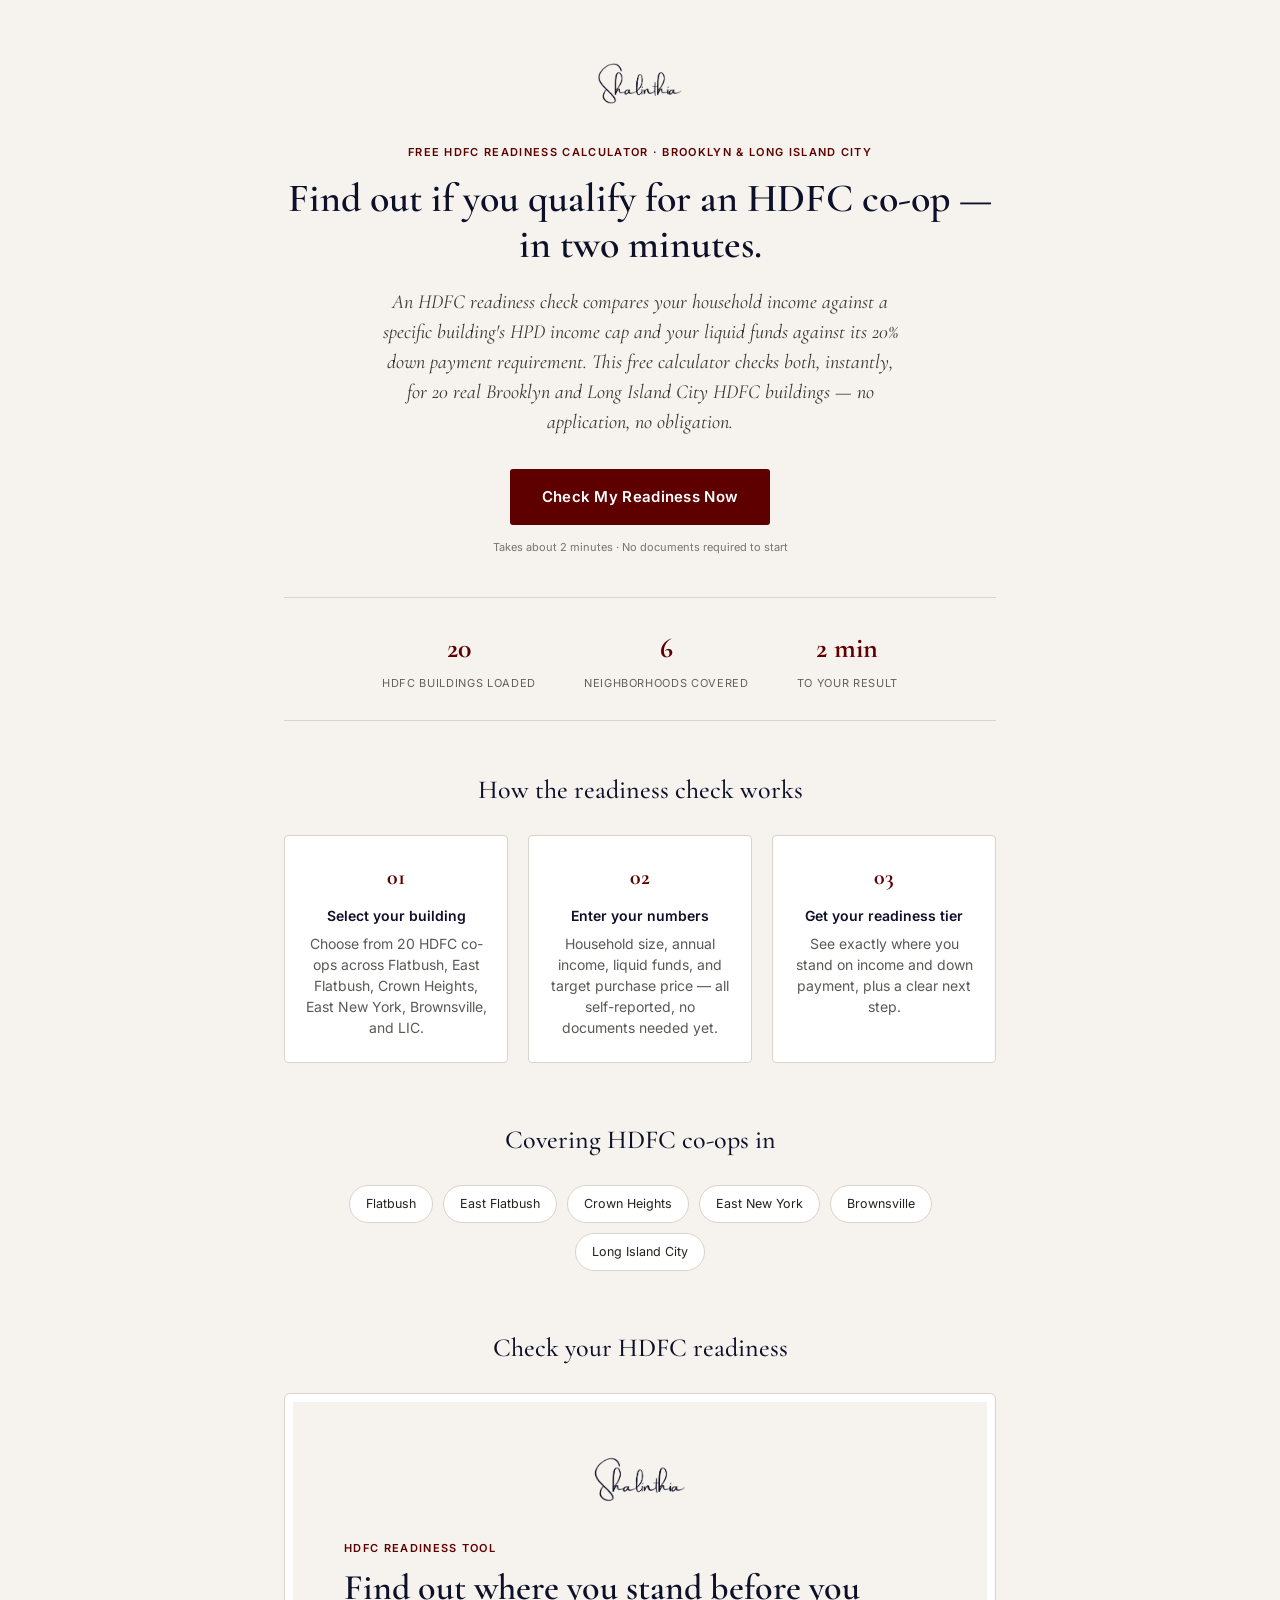
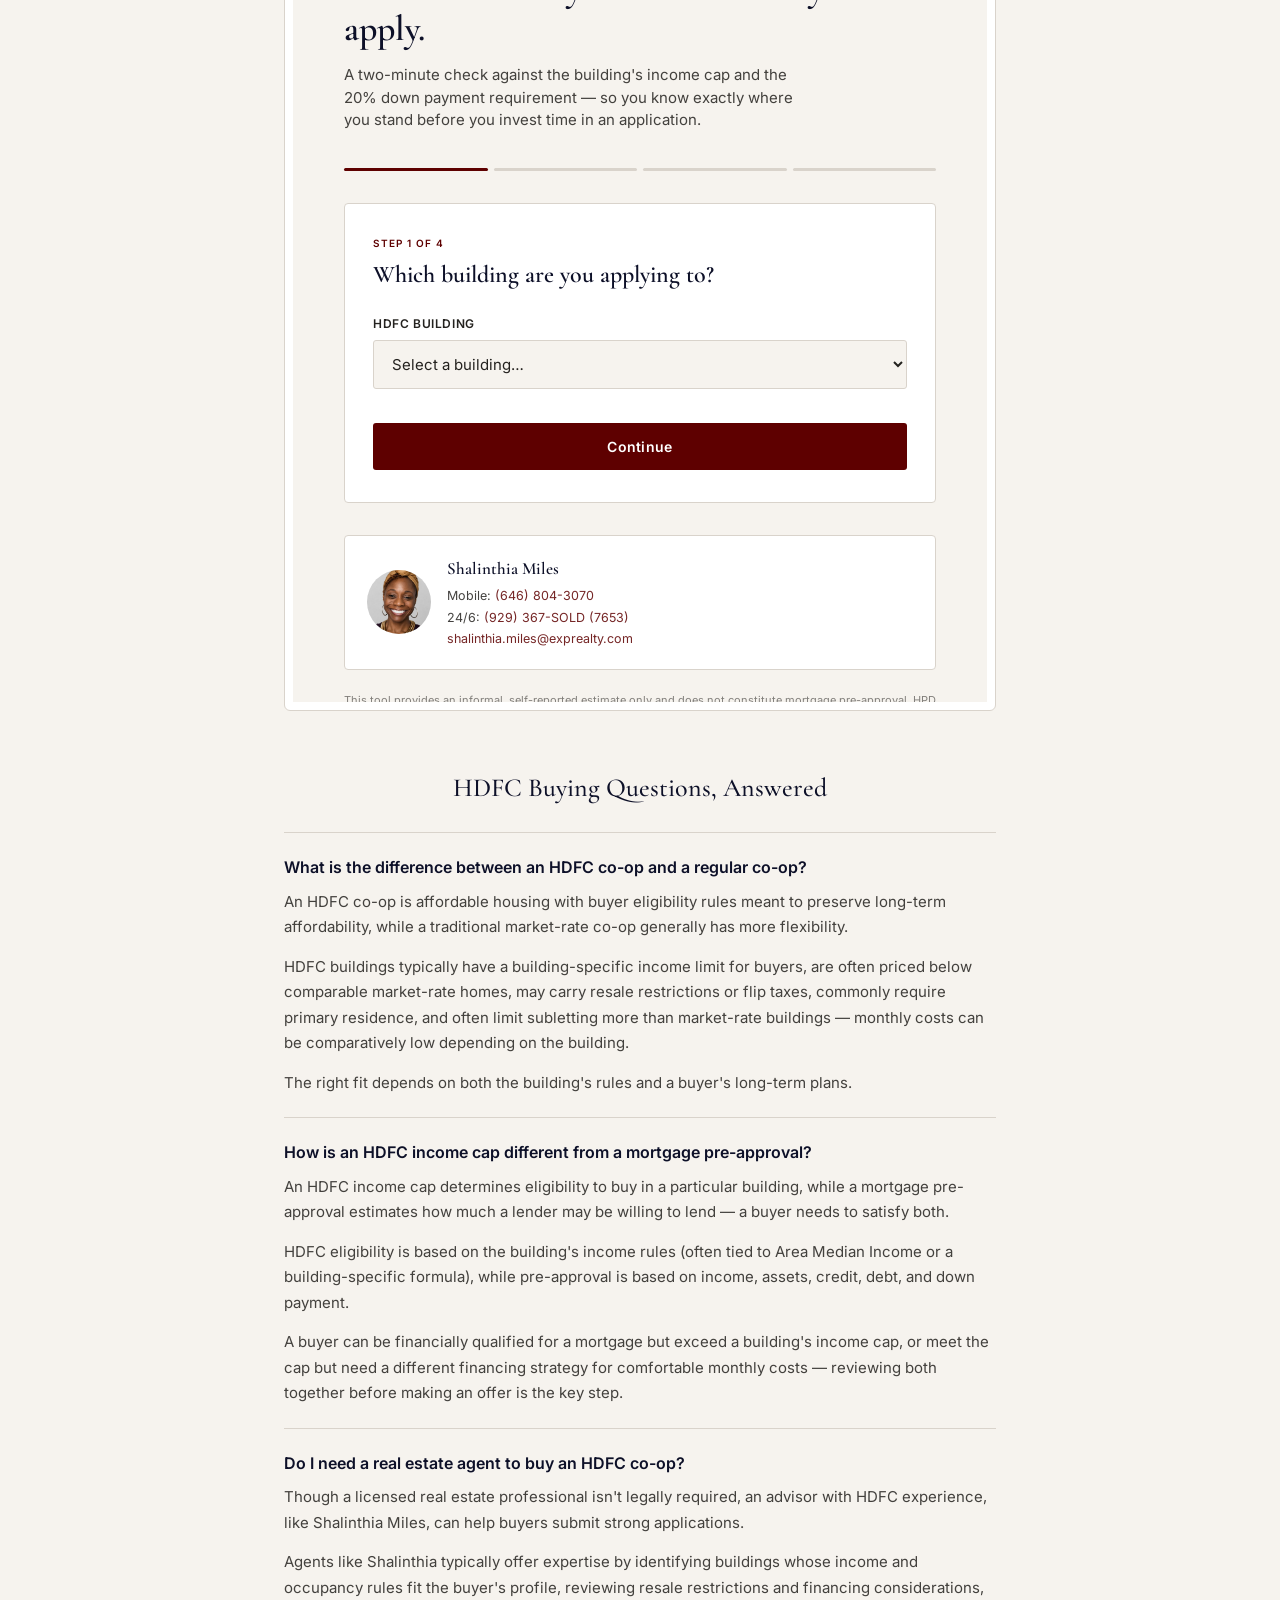
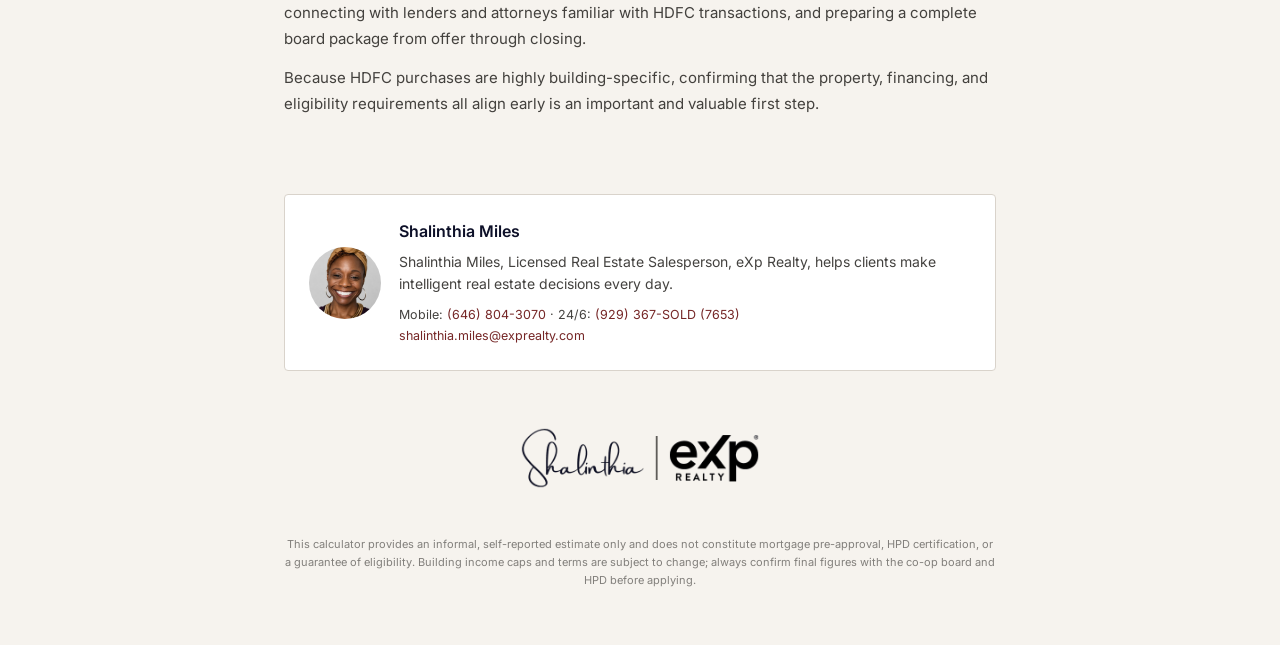
==== commit dfa5df63: "Connect the site to SOS; bring the specs current with her decisions - SOS_INTEGRATION.md: how shalin" ====
--- a/hdfc-readiness-landing.html
+++ b/hdfc-readiness-landing.html
@@ -26,7 +26,7 @@
   "@context": "https://schema.org",
   "@type": "RealEstateAgent",
   "name": "Shalinthia Miles",
-  "description": "Shalinthia Miles is a licensed real estate salesperson in Brooklyn, NY, specializing in seller and buyer strategy for homeowners in Flatbush and East Flatbush, with eXp Realty.",
+  "description": "Shalinthia Miles, Licensed Real Estate Salesperson, eXp Realty, helps clients make intelligent real estate decisions every day.",
   "areaServed": [
     {"@type": "Place", "name": "Flatbush, Brooklyn, NY"},
     {"@type": "Place", "name": "East Flatbush, Brooklyn, NY"},
@@ -85,7 +85,6 @@
     --charcoal:#24221F;
     --cream:#F6F3EE;
     --beige:#D9D3CB;
-    --gold:#B08D57;
   }
   *{box-sizing:border-box;}
   body{
@@ -420,7 +419,7 @@
       <img class="headshot" src="[data-uri]" alt="Shalinthia Miles">
       <div>
         <div class="agent-name">Shalinthia Miles</div>
-        <div class="agent-desc">Shalinthia Miles is a licensed real estate salesperson in Brooklyn, NY, specializing in buyer and seller strategy for homeowners in Flatbush, East Flatbush, and Long Island City, with eXp Realty.</div>
+        <div class="agent-desc">Shalinthia Miles, Licensed Real Estate Salesperson, eXp Realty, helps clients make intelligent real estate decisions every day.</div>
         <div class="agent-contact">
           Mobile: <a href="tel:+16468043070">(646) 804-3070</a> ·
           24/6: <a href="tel:+19293677653">(929) 367-SOLD (7653)</a><br>
@@ -430,8 +429,11 @@
     </div>
   </section>
 
+  <!-- eXp co-branding (BRAND_2026.md): the Shalinthia | eXp Realty co-branded logo on every public page. -->
+  <div class="cobrand" style="text-align:center;margin:28px 0 8px;"><img src="brand/logos/shalinthia-exp-cobrand-black.png" alt="Shalinthia Miles | eXp Realty" style="max-width:240px;height:auto;"></div>
+
   <div class="footnote">
-    This calculator provides an informal, self-reported estimate only and does not constitute mortgage pre-approval, HPD certification, or a guarantee of eligibility. Building income caps and terms are subject to change; always confirm final figures with the co-op board and HPD before applying. eXp Realty, LLC, 300 Cadman Plaza West, 12th Floor, One Pierrepont Plaza, Brooklyn, NY 11201.
+    This calculator provides an informal, self-reported estimate only and does not constitute mortgage pre-approval, HPD certification, or a guarantee of eligibility. Building income caps and terms are subject to change; always confirm final figures with the co-op board and HPD before applying.
   </div>
 
 </div>
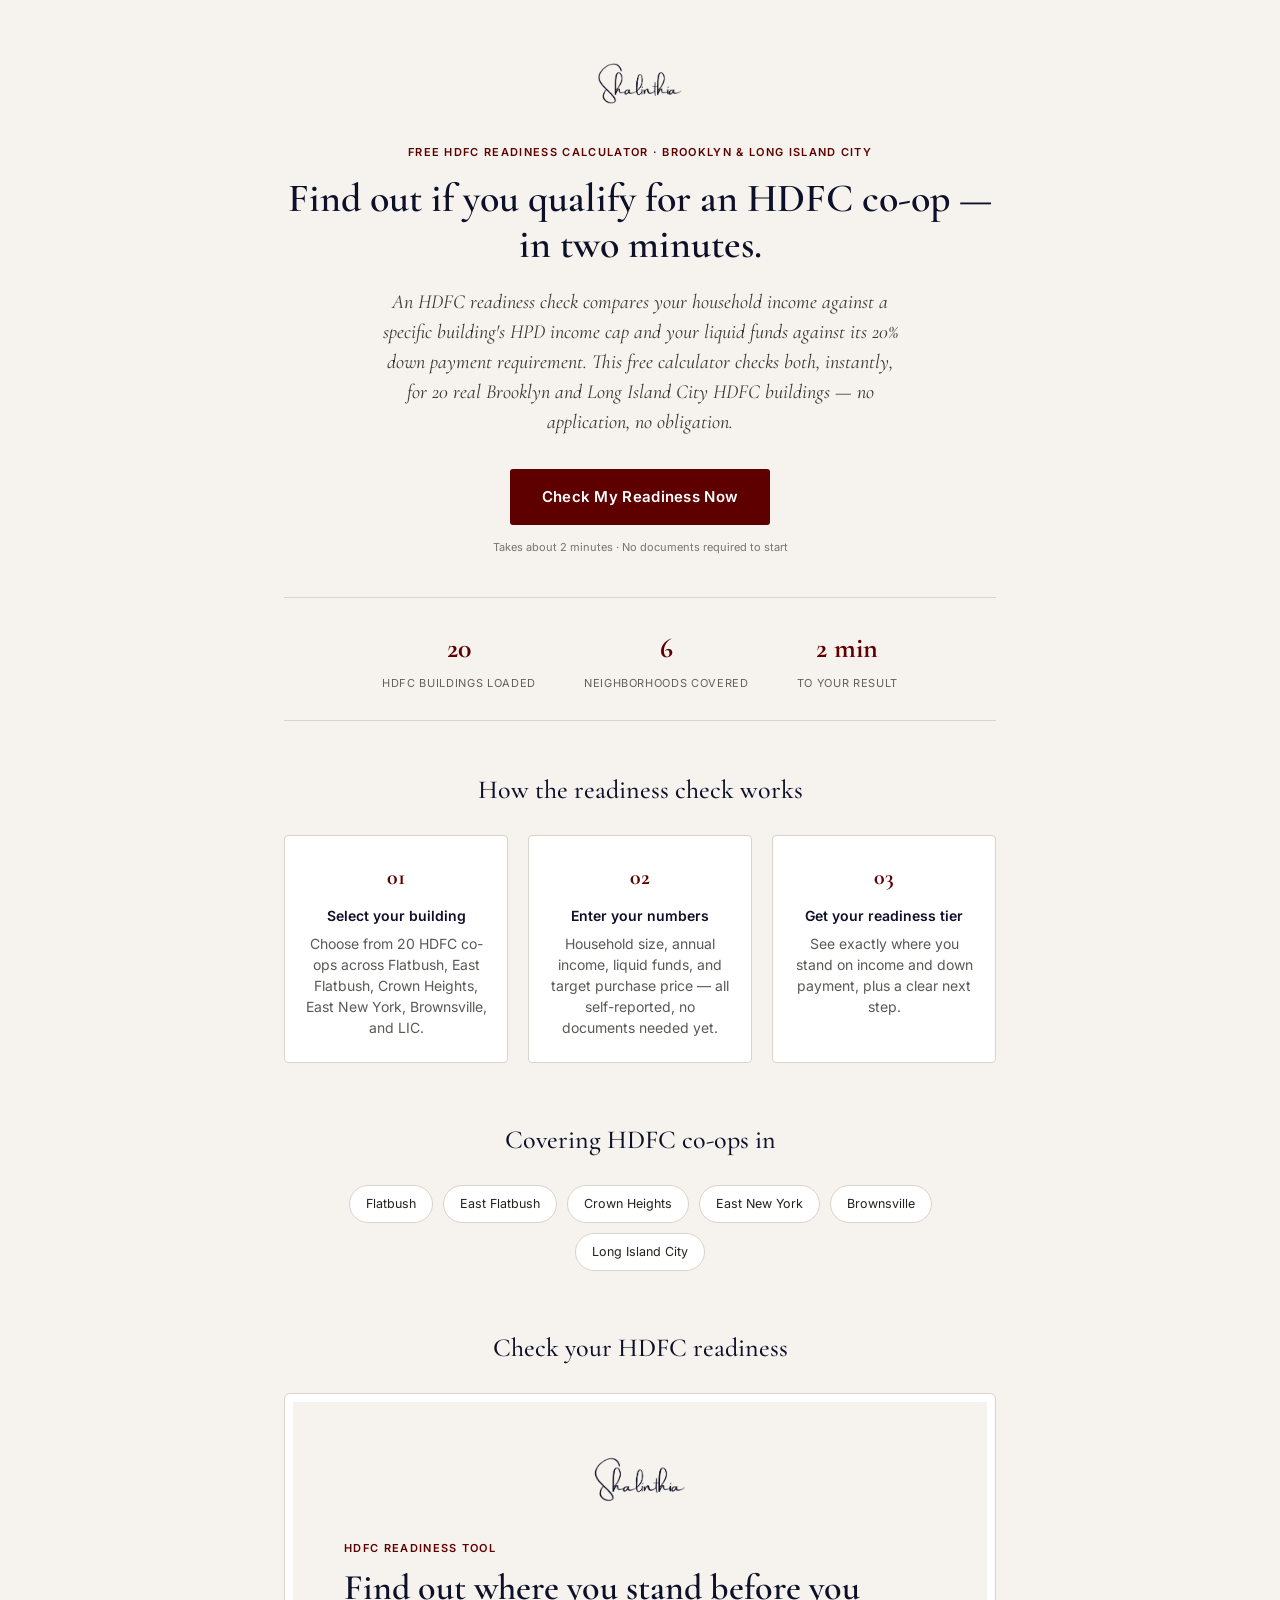
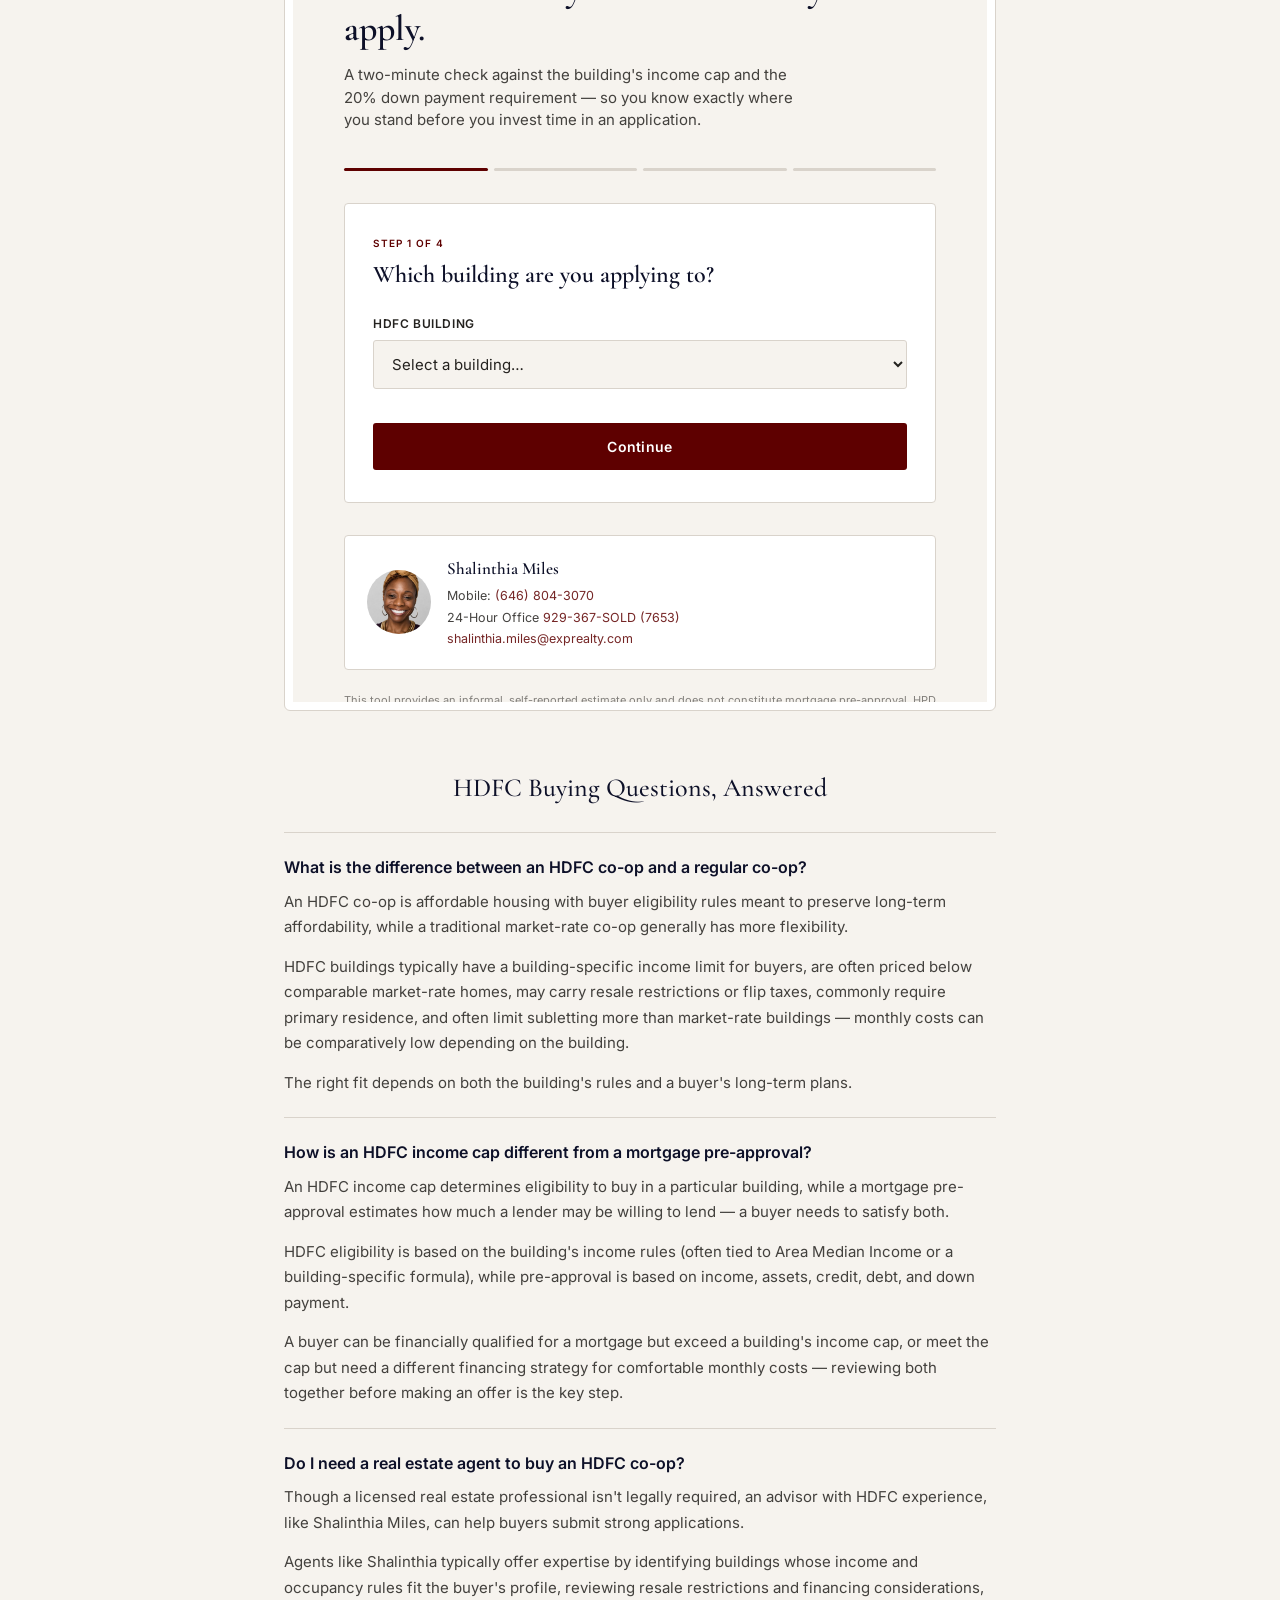
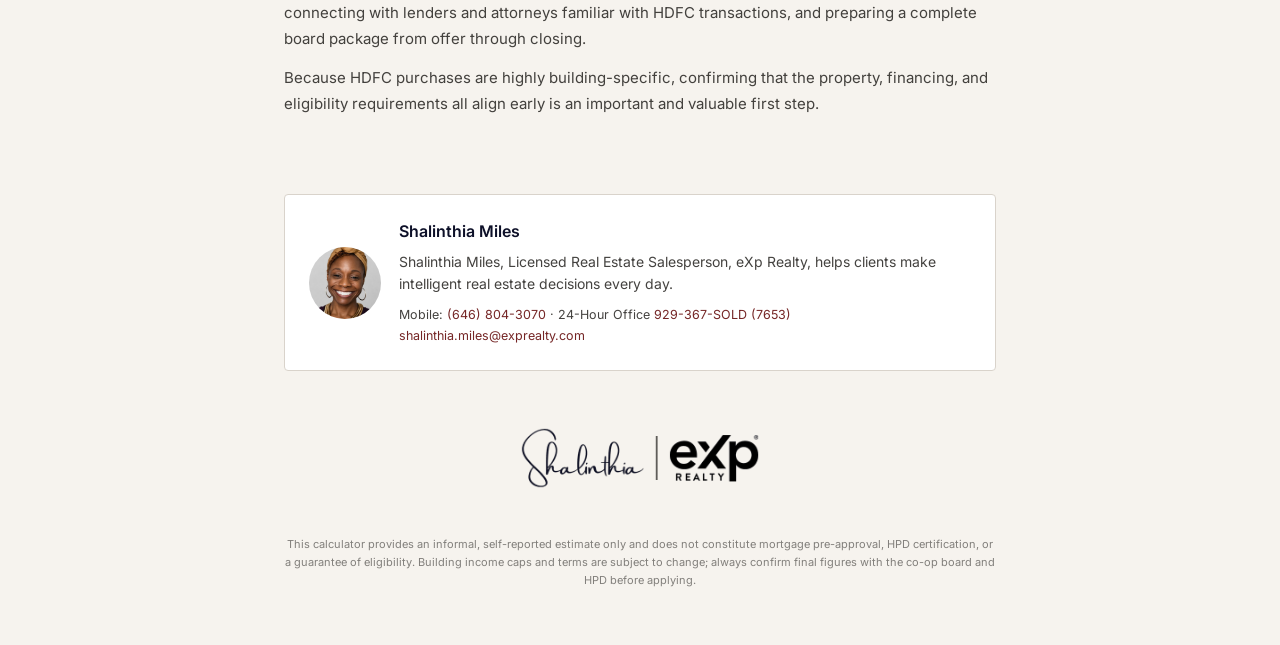
==== commit 0e84cc7e: "Office line reads "24-Hour Office 929-367-SOLD (7653)" Her words (2026-10-02): "Use Brand files. I j" ====
--- a/hdfc-readiness-landing.html
+++ b/hdfc-readiness-landing.html
@@ -422,7 +422,7 @@
         <div class="agent-desc">Shalinthia Miles, Licensed Real Estate Salesperson, eXp Realty, helps clients make intelligent real estate decisions every day.</div>
         <div class="agent-contact">
           Mobile: <a href="tel:+16468043070">(646) 804-3070</a> ·
-          24/6: <a href="tel:+19293677653">(929) 367-SOLD (7653)</a><br>
+          24-Hour Office <a href="tel:+19293677653">929-367-SOLD (7653)</a><br>
           <a href="mailto:shalinthia.miles@exprealty.com">shalinthia.miles@exprealty.com</a>
         </div>
       </div>
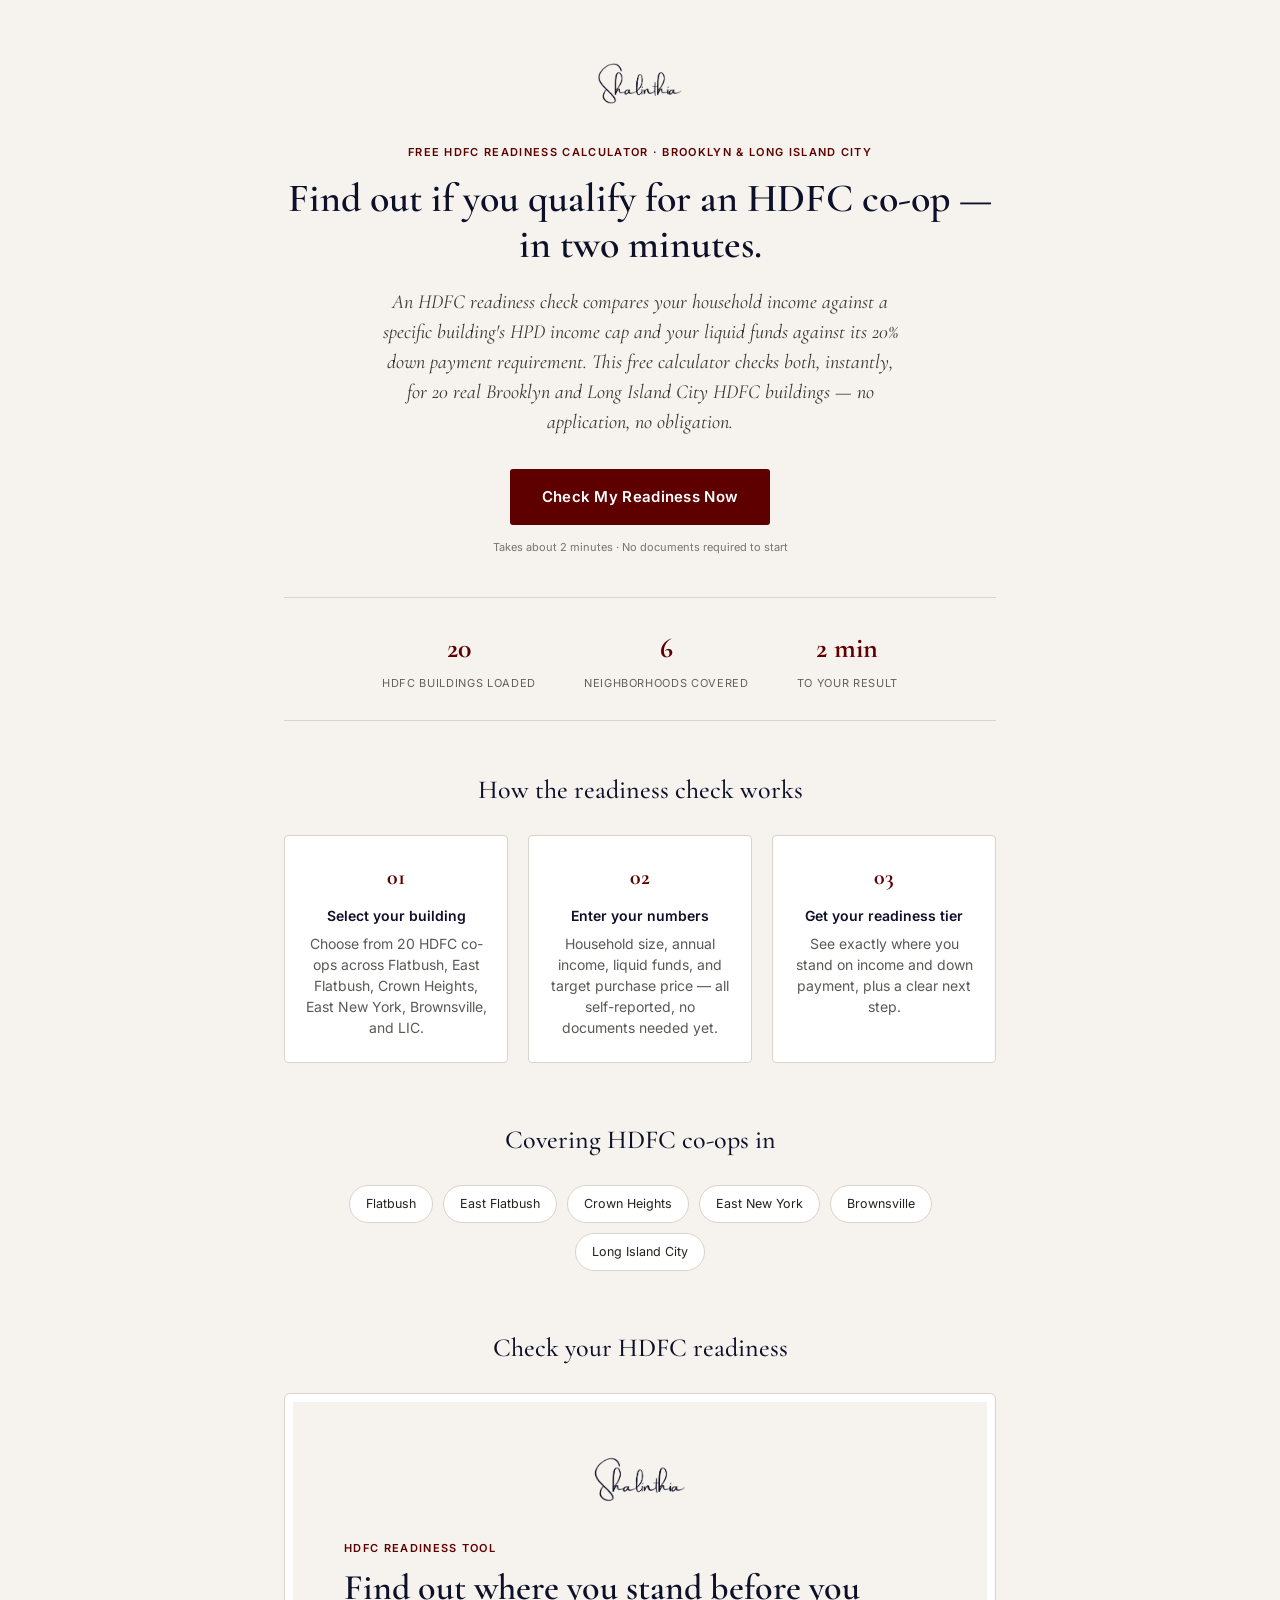
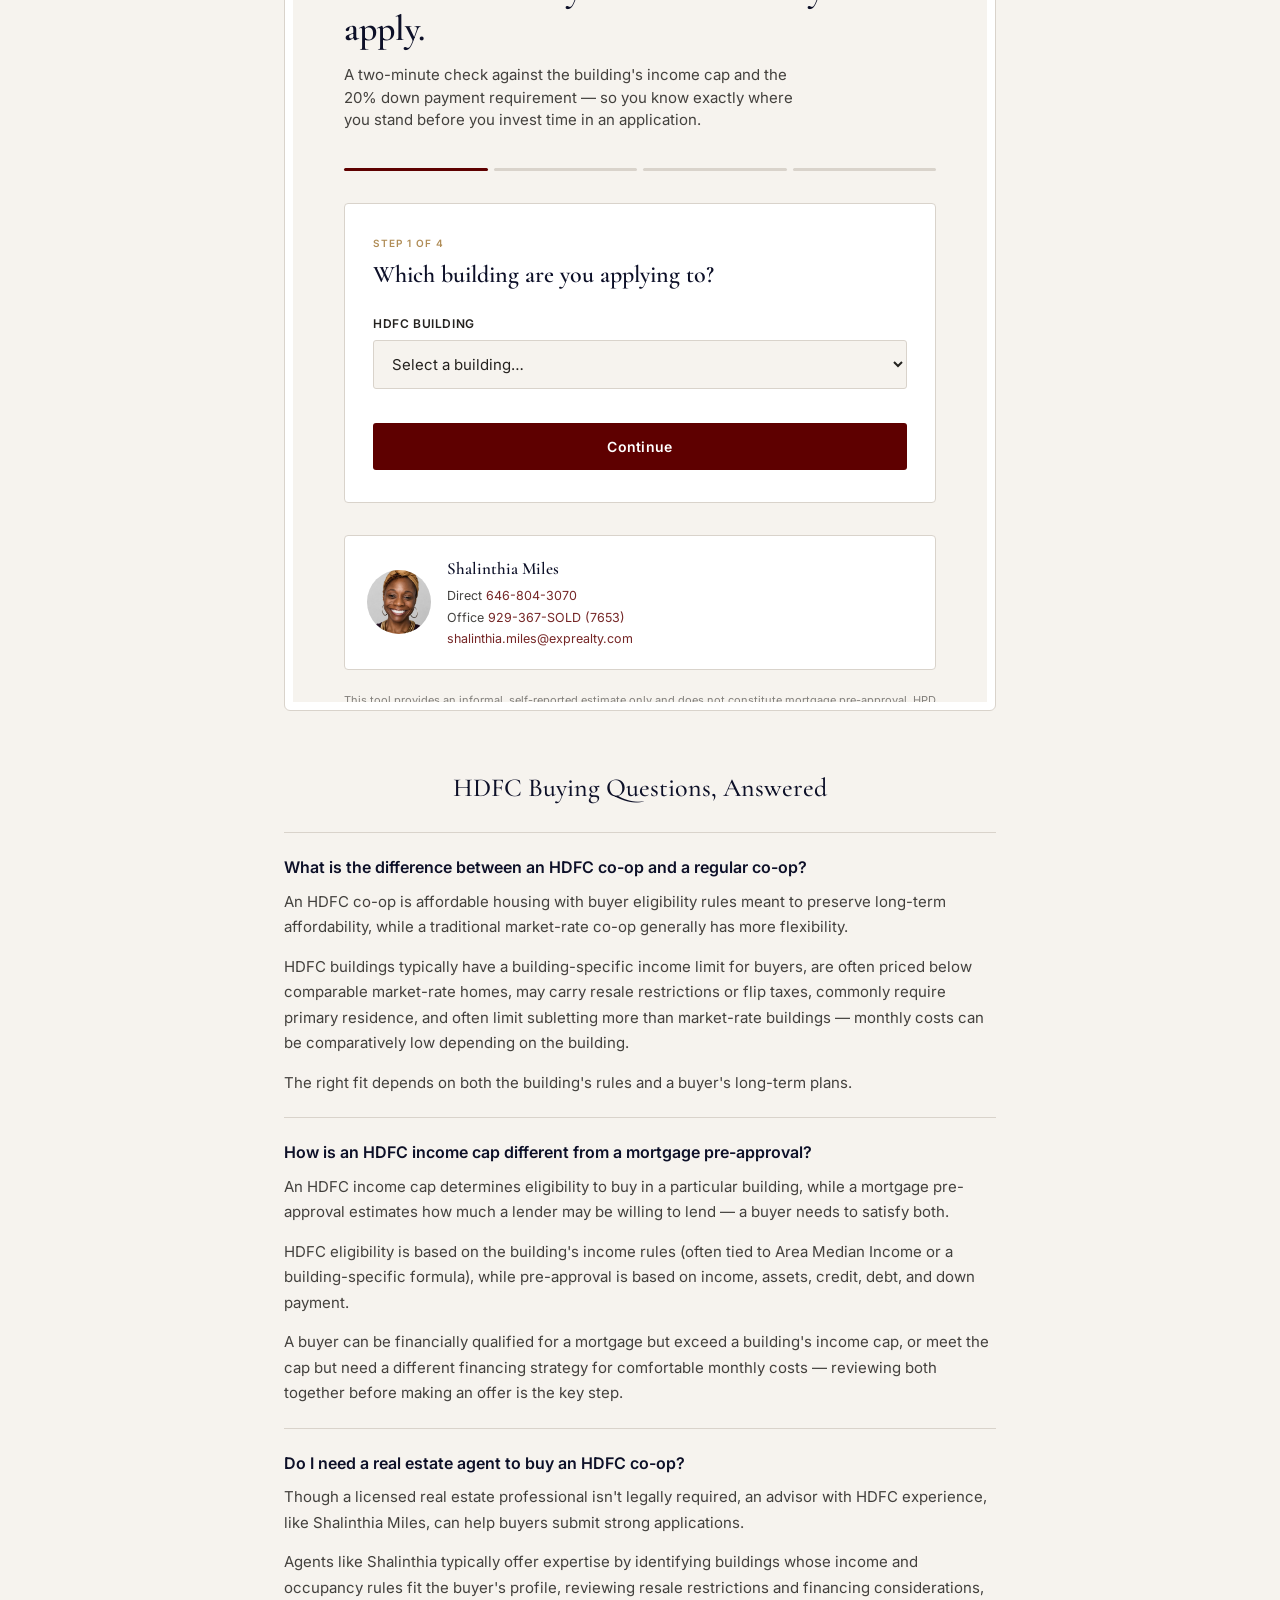
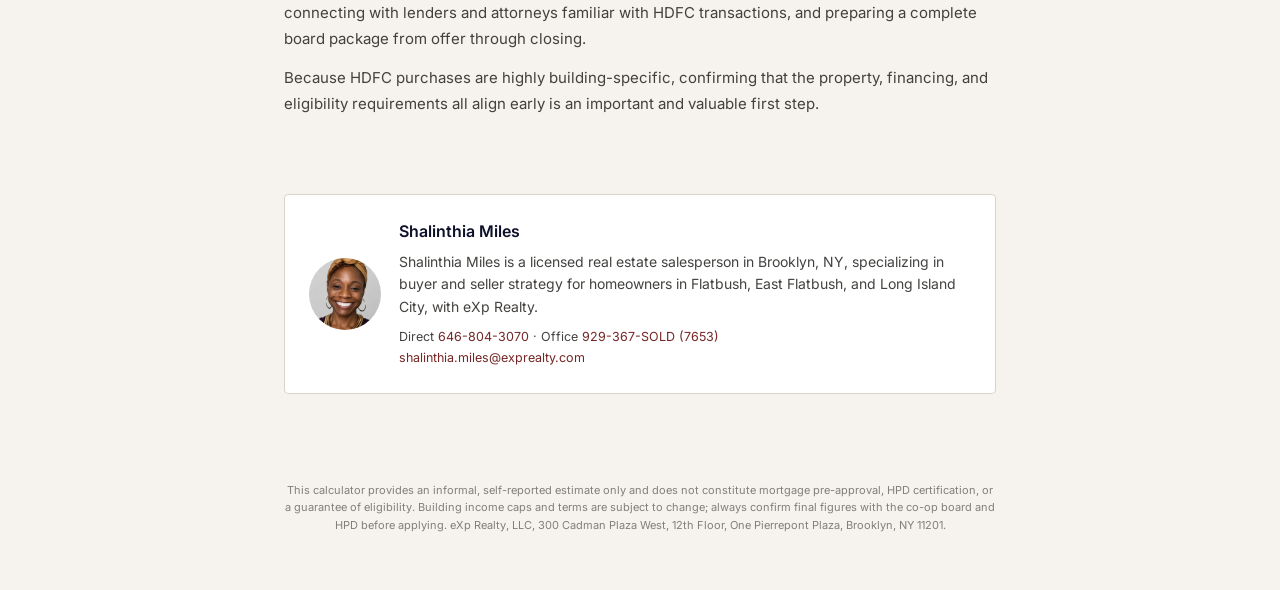
==== commit b5d42518: "The Agency review's eight fixes before merging - HDFC landing and tool pages: "Direct 646-804-3070" " ====
--- a/hdfc-readiness-landing.html
+++ b/hdfc-readiness-landing.html
@@ -26,7 +26,7 @@
   "@context": "https://schema.org",
   "@type": "RealEstateAgent",
   "name": "Shalinthia Miles",
-  "description": "Shalinthia Miles, Licensed Real Estate Salesperson, eXp Realty, helps clients make intelligent real estate decisions every day.",
+  "description": "Shalinthia Miles is a licensed real estate salesperson in Brooklyn, NY, specializing in seller and buyer strategy for homeowners in Flatbush and East Flatbush, with eXp Realty.",
   "areaServed": [
     {"@type": "Place", "name": "Flatbush, Brooklyn, NY"},
     {"@type": "Place", "name": "East Flatbush, Brooklyn, NY"},
@@ -85,6 +85,7 @@
     --charcoal:#24221F;
     --cream:#F6F3EE;
     --beige:#D9D3CB;
+    --gold:#B08D57;
   }
   *{box-sizing:border-box;}
   body{
@@ -419,21 +420,18 @@
       <img class="headshot" src="[data-uri]" alt="Shalinthia Miles">
       <div>
         <div class="agent-name">Shalinthia Miles</div>
-        <div class="agent-desc">Shalinthia Miles, Licensed Real Estate Salesperson, eXp Realty, helps clients make intelligent real estate decisions every day.</div>
+        <div class="agent-desc">Shalinthia Miles is a licensed real estate salesperson in Brooklyn, NY, specializing in buyer and seller strategy for homeowners in Flatbush, East Flatbush, and Long Island City, with eXp Realty.</div>
         <div class="agent-contact">
-          Mobile: <a href="tel:+16468043070">(646) 804-3070</a> ·
-          24-Hour Office <a href="tel:+19293677653">929-367-SOLD (7653)</a><br>
+          Direct <a href="tel:+16468043070">646-804-3070</a> ·
+          Office <a href="tel:+19293677653">929-367-SOLD (7653)</a><br>
           <a href="mailto:shalinthia.miles@exprealty.com">shalinthia.miles@exprealty.com</a>
         </div>
       </div>
     </div>
   </section>
 
-  <!-- eXp co-branding (BRAND_2026.md): the Shalinthia | eXp Realty co-branded logo on every public page. -->
-  <div class="cobrand" style="text-align:center;margin:28px 0 8px;"><img src="brand/logos/shalinthia-exp-cobrand-black.png" alt="Shalinthia Miles | eXp Realty" style="max-width:240px;height:auto;"></div>
-
   <div class="footnote">
-    This calculator provides an informal, self-reported estimate only and does not constitute mortgage pre-approval, HPD certification, or a guarantee of eligibility. Building income caps and terms are subject to change; always confirm final figures with the co-op board and HPD before applying.
+    This calculator provides an informal, self-reported estimate only and does not constitute mortgage pre-approval, HPD certification, or a guarantee of eligibility. Building income caps and terms are subject to change; always confirm final figures with the co-op board and HPD before applying. eXp Realty, LLC, 300 Cadman Plaza West, 12th Floor, One Pierrepont Plaza, Brooklyn, NY 11201.
   </div>
 
 </div>
